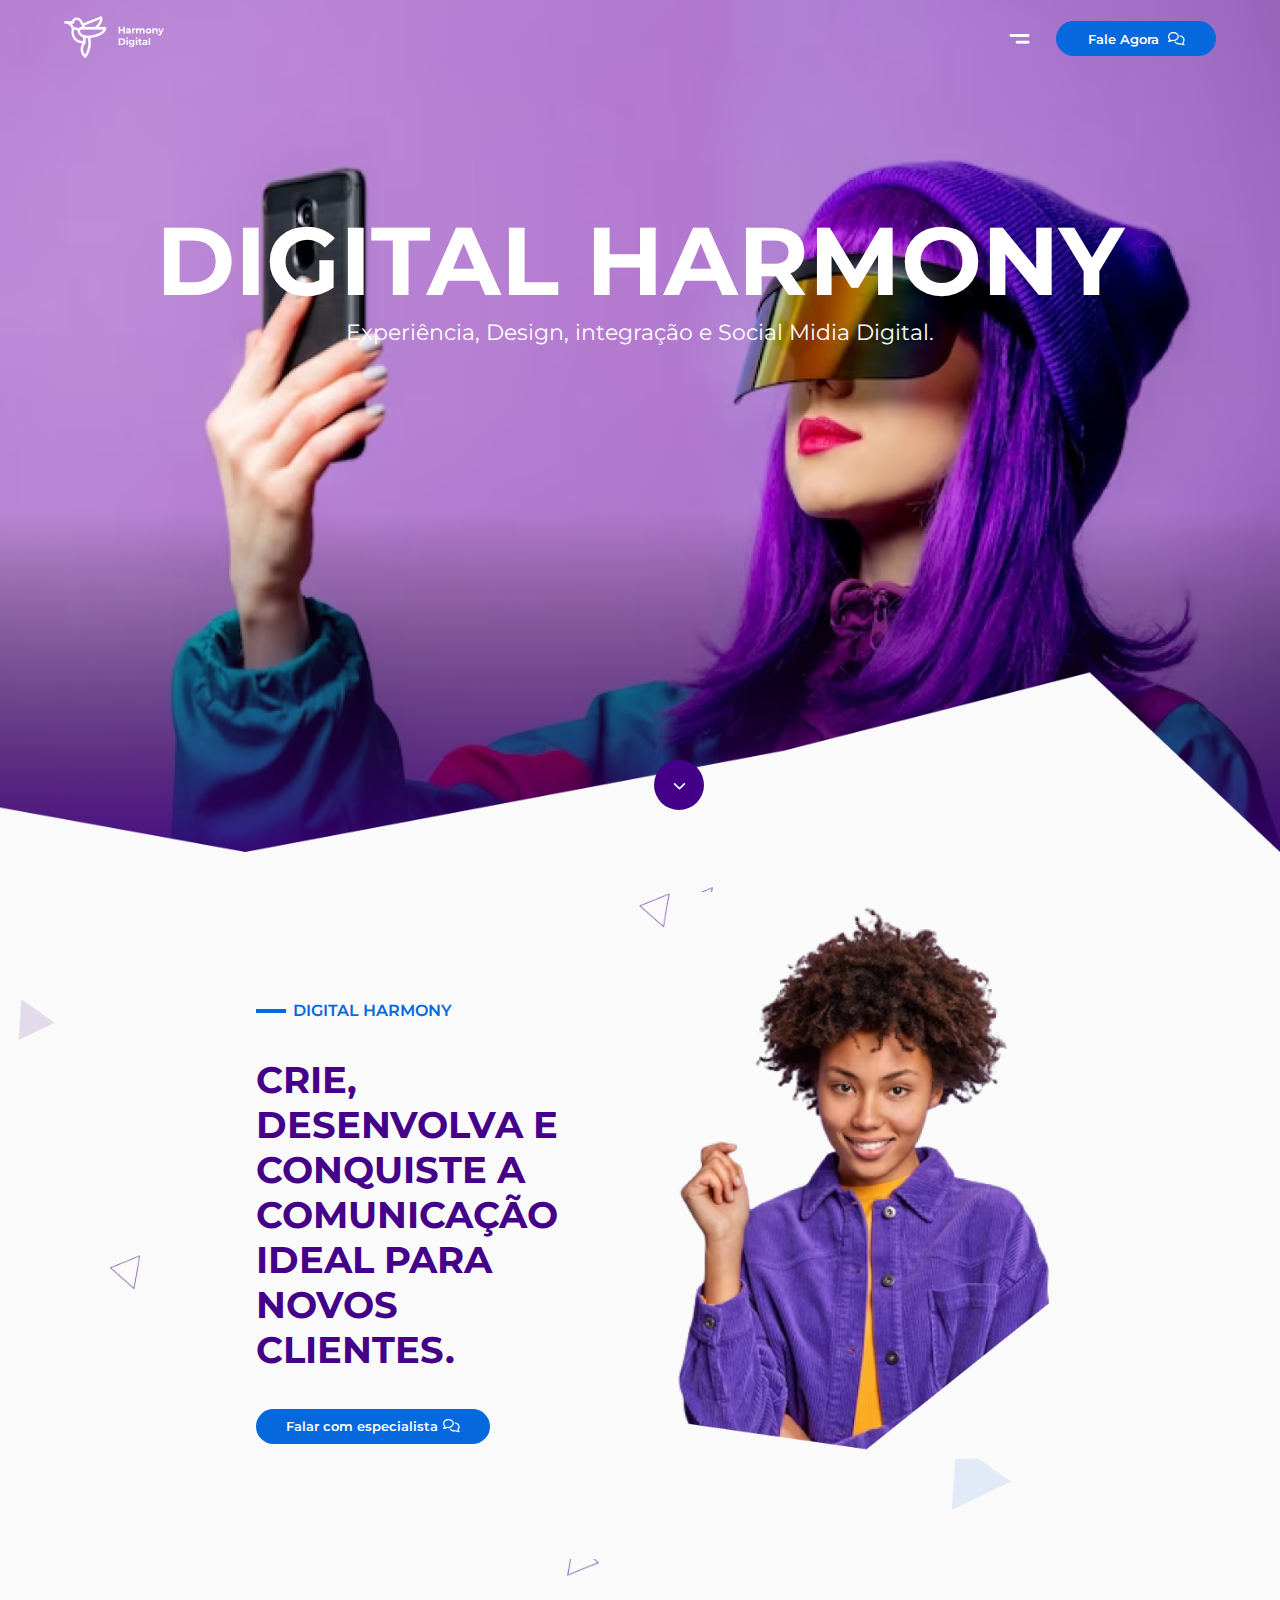
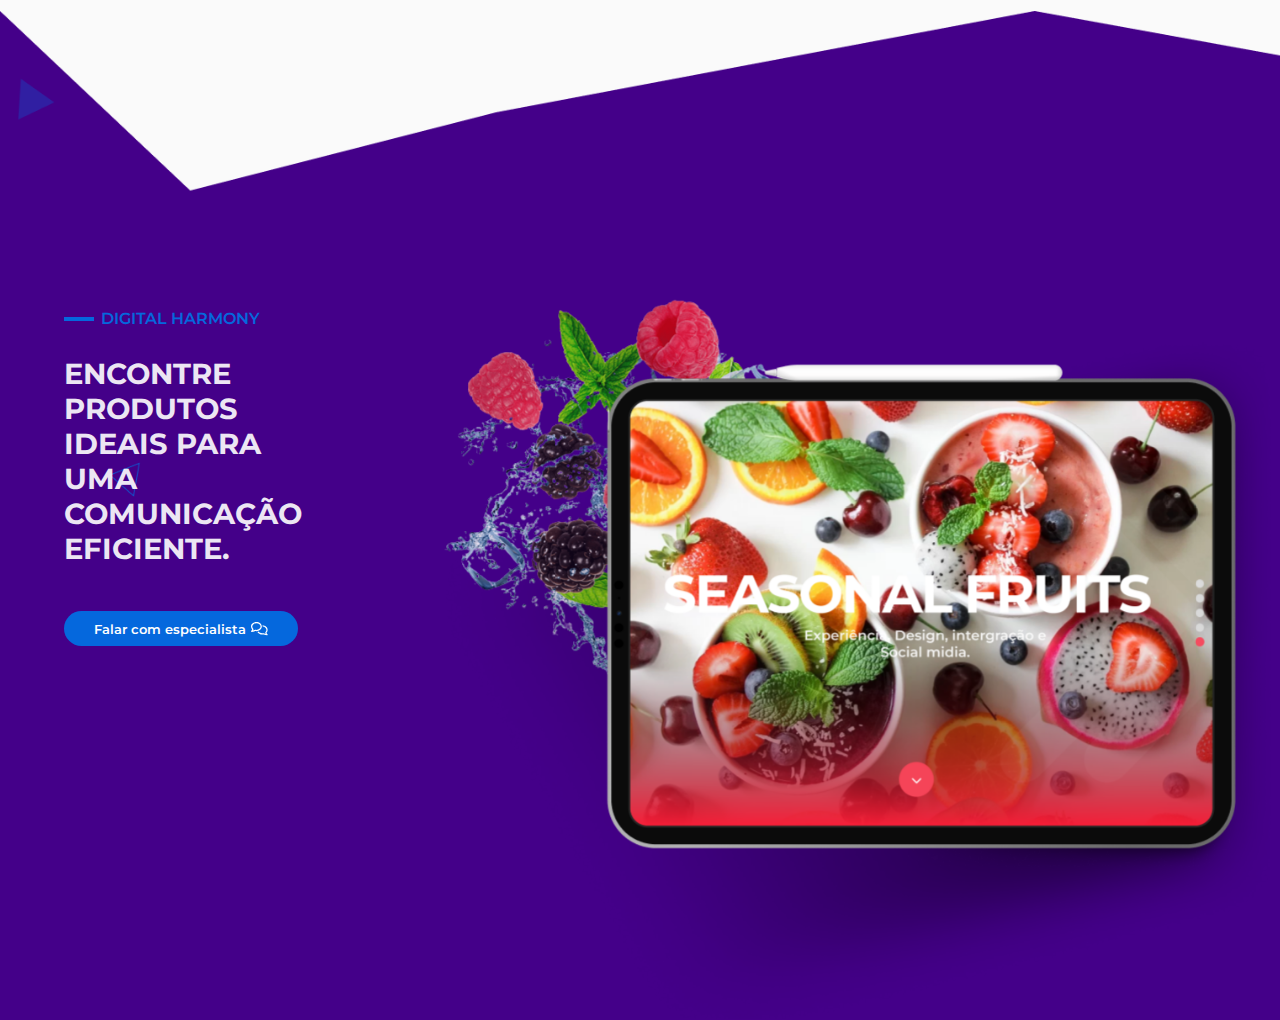
==== index.html @ bca6606a ">." ====
<!DOCTYPE html>
<html lang="pt-br">
<head>
    <meta charset="UTF-8">
    <meta http-equiv="X-UA-Compatible" content="IE=edge">
    <meta name="viewport" content="width=device-width, initial-scale=1.0">
    <title>Digital Harmony</title>
    <link rel="preconnect" href="https://fonts.googleapis.com">
    <link rel="preconnect" href="https://fonts.gstatic.com" crossorigin>
    <link href="https://fonts.googleapis.com/css2?family=Montserrat:wght@100;200;300;400;500;600;700;800;900&display=swap" rel="stylesheet">
    <link rel="stylesheet" href="assets/css/app.css">
    <link rel="stylesheet" href="assets/components/menu/menu.css">
    
    <link rel="stylesheet" href="assets/components/fullbanner/fullbanner.css">
    <link rel="stylesheet" href="assets/components/about/about.css">

    <link rel="stylesheet" href="assets/css/all.css">

    <link rel="stylesheet" href="assets/components/header/header.css">
    <link rel="stylesheet" href="assets/components/jobs/jobs.css">
    <link rel="stylesheet" href="https://cdn.jsdelivr.net/npm/swiper@9/swiper-bundle.min.css" />
    <link rel="stylesheet" href="assets/css/swiper.css">



</head>
<body>
    
    <div id="app"></div>
    
    <script src="assets/js/app.js"></script>
    <script src="assets/js/all.js"></script>

    <script src="assets/components/header/header.js"></script>
    <script src="assets/components/fullbanner/fullbanner.js"></script>
    <script src="assets/components/menu/menu.js"></script>

    <script src="https://cdn.jsdelivr.net/npm/swiper@9/swiper-bundle.min.js"></script>
    <script src="assets/js/swiper.js"></script>
</body>
</html>
---- assets/css/app.css ----
*{
    font-family: 'Montserrat';
}
body {
    margin: 0px;
    font-family: 'Montserrat';
    background-color: #fafafa;
}
h3 {
    color: #440089;
    font-size: 1.65rem;
}
 
.container {
    display: flex;
    margin: 15px auto;
    max-width: 90%;
    width: 100%;
    /* bottom: 0px; */
    align-items: center;
    justify-content: space-between;
}
img{
    max-width: 100%;
}
button a{
    color: white;
    text-decoration: none;
}
a svg{ 
    margin-left: 5px;
}
button.btn{
    width: auto;
    height: 35px;
    border-radius: 30px;
    border: 0px;
    color: white;
    font-weight: 600;
    min-width: 160px;
    padding: 0 30px;
    display: block;
    margin: 35px auto;
}
.btn.primary{
    background-color: #0568DD;
}
.Donw {
    background-color: #440089;
    
}
button{
    background-color: transparent;
    border: 0;
}




span.element {
    display: block;
    position: relative;
    padding: 0 37px;
    color: #0568DD;
    font-weight: 600;
}
span.element:before {
    content: "";
    background: #0568DD;
    width: 30px;
    height: 4px;
    display: block;
    position: absolute;
    bottom: 7px;
    left: 0
}
header {
    margin: 0px;
    display: flex;
    justify-content: space-between;
    align-items: center;
    position: fixed;
    top: 0%;
    width: 100%;
    left: 0px;
}
header .logo img {
    width: 100px;
}

header .menu img {
    height: 10px;
}
header .nav {
    position: fixed;
    width: 100%;
    height: 100%;
    background-color: #440089;
    /* display: none; */
    left: 0px;
    top: 0px;
}   
header .nav ul{
    margin: 0px;
    padding: 0px 30px;
}
header .nav ul li {
    padding: 20px 0px;
    text-align: left;
    font-size: 14px;
    text-transform: uppercase;
    list-style: none;
        border-bottom: 1px solid #0568dd6e;
}


#full-banner {
    background-image: url(../img/designer.png);
    width: 100%; 
    z-index: -2;
    height: 100%;
    background-repeat: no-repeat;
    background-size: cover;
}

#full-banner .title {
    color: #fff;
    margin: 0 auto 0px;
    padding: 8% 20px;
}
#full-banner h1 { 
    font-size: 36px;
    margin: 50% 0px;
}
#full-banner p {
    width: 260px;
    font-size: 16px;
    margin: 35% 0px 30px;
}
#full-banner svg{
    color: #fff;
    font-size: 13px;
}
#full-banner .btn {
    background-color: #4D279F;
    width: 50px;
    height: 50px;
    display: flex;
    border-radius: 50px;
    justify-content: center;
    align-items: center;
    margin: 0px 20px;
}
#full-banner .Donw {
    display: flex;
    position: absolute;
    bottom: 70px;
    right: 20px;
    justify-content: center;
    z-index: 99;
    width: 50px;
    height: 50px;
    /* margin: 18px; */
    /* padding: 10px; */
    border-radius: 500px;
}

.about{
    background-image: url(../img/fundo.png);
    width: 100%;
    height: 100%;
    position: absolute;
    z-index: 0;
    height: 90%;
    top: 75%;
    background-repeat: no-repeat;
    background-size: cover;
}
.about .content-text{
    z-index: 10;
}

div#about .container {
    flex-direction: column;
}
@media(max-width: 768px){
    .xs-hidden {
        display: none !important;
    }
}
@media(min-width: 768px){
    .sm-hidden {
        display: none !important;
    }
    #full-banner h1 {
        width: 100%;
        font-size: 7rem;
        text-align: center;
        margin-bottom: 0px;
    }
    #full-banner p {
        width: 100%;
        font-size: 22px;
        margin: 0% 0px 30px;
        display: block;
        text-align: center;
    }
    #full-banner .Donw {
        display: flex;
        position: absolute;
        bottom: 10%;
        right: 45%;
    }
    #full-banner {
        background-position: bottom;
    }
    
}
---- assets/components/menu/menu.css ----
*{transition: .3s;}
 
.menu .nav-header {
    display: flex;
    align-items: center;
    justify-content: space-between;
    padding: 30px 30px;
    margin-bottom: 10%;
}
.menu .nav-header img {
    height: 35px;
}
.menu .nav-header button {
    color: #fff;
    font-size: 16px;
    background: transparent;
    border: 0px;
}


.socialmedia {
    bottom: 30%;
    position: absolute;
    width: 100%;
}
.socialmedia ul {
    display: flex;
    justify-content: space-evenly;
}
.socialmedia ul li {
    border-bottom: 0px!important;
}
.socialmedia h6 {
    text-align: center;
    color: #0568DD;
}


@media (min-width: 768px){
    div#menu {
        margin-right: 20px;
    }
    .socialmedia {
        bottom: 10%;
       
    }
   
    header .nav ul {
        display: flex;
        margin: 0px;
        justify-content: space-evenly;
        padding: 0px 32px;
        top: 0px;
    }
    .menu .nav-header {
        padding: 17px 30px;
    }
    .menu .nav-header button {
        margin-right: 20%;
    }
    header .nav{
        height: 50%;
    }
    .menu .nav-header {
        margin-bottom: 5%;
    }
}
---- assets/components/fullbanner/fullbanner.css ----
#full-banner {
background-attachment: fixed;
 
}
@media (min-width:424px) {

#full-banner h1 {
  
  font-size: 36px;
  margin: 37% 0px;
}
}

@media (max-width:465px) {
  
#full-banner h1 {
  width: 40px;
   
}
    #full-banner {
        height: 95vh;
    }
    body, html {
        height: 100%;
      }
      
      .parallax {
        /* The image used */
        background-image: url('../../img/ecommerce.png');
      
        /* Full height */
        height: 100%; 
      
        /* Create the parallax scrolling effect */
        background-attachment: fixed;
        background-position: center;
        background-repeat: no-repeat;
        background-size: cover;
      }
}
@media(min-width: 768px){
    #full-banner .title {
        margin: 0% auto 0px;
        height: 450px; 

    }
    #full-banner h1 {
    
      font-size: 66px;
      margin: 15% 0px 0;
  }

 
}
@media(min-width: 1100px){
    #full-banner .title {
        margin: 0% auto 0px;
        height: 74vh;
    }
        #full-banner h1 {
    
          font-size:  6rem;
          margin: 8% 0px 0;
      }
      .swiper, .swiper-container{
        overflow: inherit !important;
        
        }

 

}
 
  
  .parallax {
    /* The image used */
    background-image: url('../../img/ecommerce.png');
  
    /* Full height */
    height: 100%; 
  
    /* Create the parallax scrolling effect */
    background-attachment: fixed;
    background-position: center;
    background-repeat: no-repeat;
    background-size: cover;
  }
  @media (min-width:1800px) {
    #full-banner .title {
      height: 55vh;
  }
  #full-banner .Donw {
    bottom: 28%;
}

  }
---- assets/components/about/about.css ----
#about{
    background-image: url('../../img/background-xs.png');
    background-position: 0 110px;
    background-size: 100%;
    background-color: #FAFAFA;
    position:relative;
    z-index:  1;

} 
#about:before,#about::after{
    content: "";
    background-image: url(../../img/fundo.png);
    background-size: cover;
    background-repeat: no-repeat;
    width: 100%;
    height: 210px;
    position: absolute;
    display: block;
    background-color: transparent;
    z-index: -1;

}
#about:before {
    top: -95px;
}
#about::after {
    bottom: -70px;
    rotate: 180deg;
}
#about .container {
    display: flex;
    margin: 15px auto;
    max-width: 90%;
    width: 100%;
    /* bottom: 0px; */
    align-items: center;
    justify-content: space-between;
}

h3{
    color: #440089;
}

.brain {
    margin: 20px auto 50px;
}

#about .btn.primary {
    background-color: #0568DD;
    margin: 30px auto;
}


@media (min-width:768px) {

    #about {
        background-size: 80%;
        background-repeat: no-repeat;
        background-position: 0 0;
        background-image: url(../../img/background-sm.png); 

    }
    #about:before {
        content: "";
        background-image: url(../../img/fundo.png); 
        background-position: 0 0;
        top: -140px;
    }
    #about::after {
        bottom: -260px;
        rotate: 180deg;
        height: 260px;
    }
    div#about .container {
        flex-direction: initial;
        width:80%;

    }
    .promoter {
        width: 300px;
        margin-right: 0; 
        margin-left: 10%;
    }

    div#about  .content-text {
        min-width: 42%;
    }
    #about .btn.primary{
        margin: 0;
    }
    
    
} 
@media (min-width:1000px) {
   
    #about h3 {
        font-size: 2.3rem;
    }
    #about::before {
        top: -36%;
        height: 278px;
    }
    .promoter {
        width: 500px; 
    }
    div#about .container { 
        width:60%;

    }
    #about::before {
        top: -36%;
        height: 248px;
    }
}
@media (min-width:1200px) {
    
}
@media (min-width:1800px) {
  #about::before {
    top: -45%;
    height: 305px;
  }
  }
---- assets/components/header/header.css ----
header a {
    color: #fff;
    text-decoration: none;
}
.header .btn svg {
    margin: 0 0px 0px 5px;
}
header .btn-c {
    width: 140px;
    z-index: 8;
}
header .btn-c a {
    background-color: #0568DD;
    padding: 0;
    border-radius: 50px;
    width: 100%;
    display: flex;
    height: 45px;
    align-items: center;
    justify-content: center;
    font-size: 14px;
}
header button {
    margin: 0 !important;
}
@media (max-width: 425px){
    
  
}
---- assets/components/jobs/jobs.css ----
#jobs {
    background-size: 80%;
    background-repeat: no-repeat;
    /* background-position: 0 0; */
    background-image: url(../../img/background-secondary.png);
    background-color:#440089;
    overflow: hidden;
    padding-top: 35%;
 
    
    padding: 90px 0;


   
}

#jobs h3 {
    color: #ffff;
    margin-bottom: -70px;
    z-index: 999;
    position: relative;
}



@media (min-width:768px) {
    #jobs {
        padding-top: 25%;
        align-items: flex-start;
    }
    #jobs button{
       margin:20px 0;
    }
    div#jobs .container {
        flex-direction: column;
    min-width: 40%;
    display: flex;
    
    align-items: baseline;

    }
    #jobs h3 { 
        margin-bottom: 0px;
     
    }
    #jobs .content-text {
        margin-bottom: 25px;
    }
} 



@media (min-width:1000px) {
    
    div#jobs{
        padding: 25% 5% 0;
        flex-direction: initial;
        display: flex;
    }
    #jobs img {
        max-width: 930px;
        position: relative;
        left: -130px;
        bottom: 0;
    }
     
    #jobs h3 {
            font-size: 1.8rem;
            opacity: 0.9;
    }
    div#jobs .container {
        max-width: 50%;
        min-width: inherit;
    }
    div#jobs .swiper{
        margin-left:5%;
    }
    
} 


@media (min-width:1300px) {
    
    #jobs img {
        max-width: 1000px;
        position: relative;
        left: -19%;
        bottom: 190px;
    }
 
}
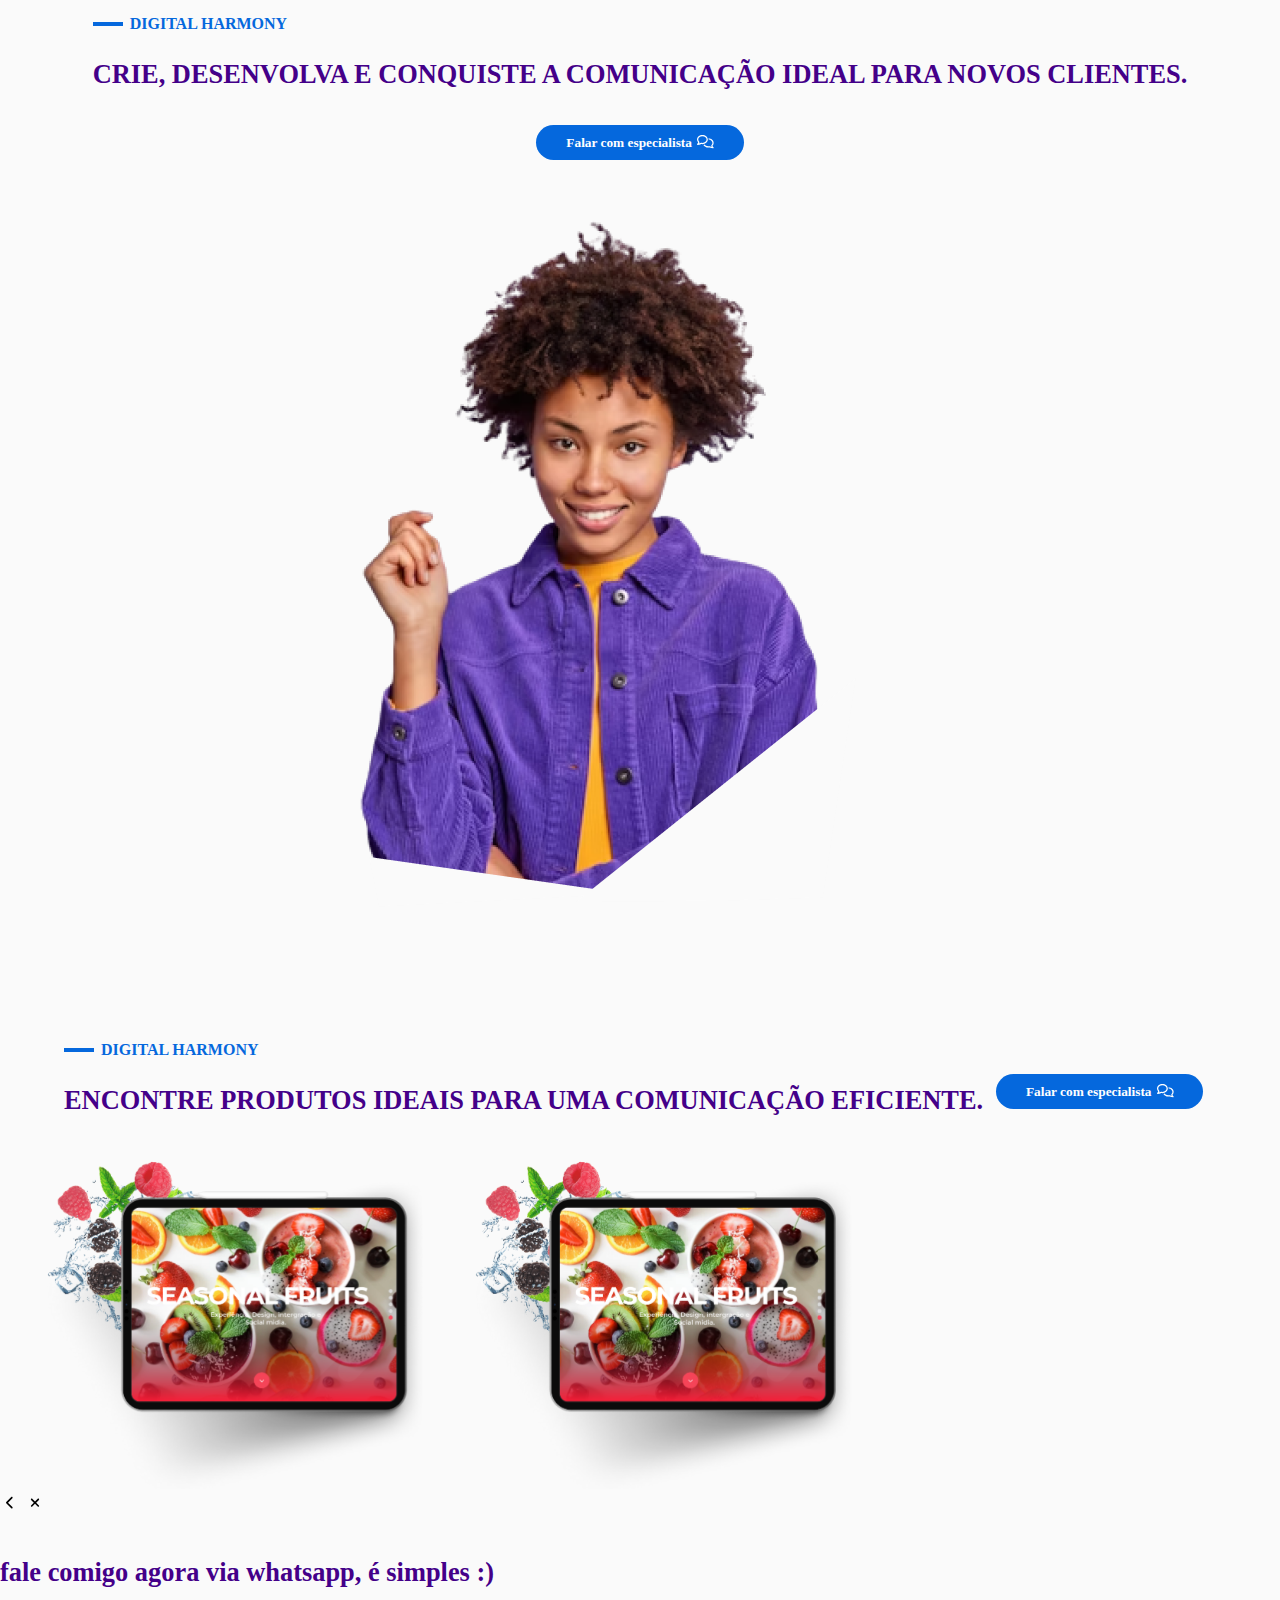
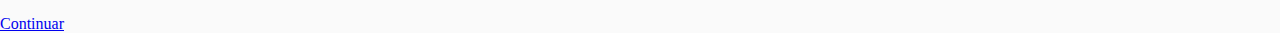
==== commit 6645f06b: "v.2" ====
--- a/index.html
+++ b/index.html
@@ -1,43 +1,120 @@
-<!DOCTYPE html>
-<html lang="pt-br">
-<head>
-    <meta charset="UTF-8">
-    <meta http-equiv="X-UA-Compatible" content="IE=edge">
-    <meta name="viewport" content="width=device-width, initial-scale=1.0">
-    <title>Digital Harmony</title>
-    <link rel="preconnect" href="https://fonts.googleapis.com">
-    <link rel="preconnect" href="https://fonts.gstatic.com" crossorigin>
-    <link href="https://fonts.googleapis.com/css2?family=Montserrat:wght@100;200;300;400;500;600;700;800;900&display=swap" rel="stylesheet">
-    <link rel="stylesheet" href="assets/css/app.css">
-    <link rel="stylesheet" href="assets/components/menu/menu.css">
-    
-    <link rel="stylesheet" href="assets/components/fullbanner/fullbanner.css">
-    <link rel="stylesheet" href="assets/components/about/about.css">
-
-    <link rel="stylesheet" href="assets/css/all.css">
-
-    <link rel="stylesheet" href="assets/components/header/header.css">
-    <link rel="stylesheet" href="assets/components/jobs/jobs.css">
-    <link rel="stylesheet" href="https://cdn.jsdelivr.net/npm/swiper@9/swiper-bundle.min.css" />
-    <link rel="stylesheet" href="assets/css/swiper.css">
-
-
-
-</head>
-<body>
-    
-    <div id="app"></div>
-    
-    <script src="assets/js/app.js"></script>
-    <script src="assets/js/all.js"></script>
-
-    <script src="assets/components/header/header.js"></script>
-    <script src="assets/components/fullbanner/fullbanner.js"></script>
-    <script src="assets/components/menu/menu.js"></script>
-
-    <script src="https://cdn.jsdelivr.net/npm/swiper@9/swiper-bundle.min.js"></script>
-    <script src="assets/js/swiper.js"></script>
-</body>
-</html>
-
-
+<!DOCTYPE html>
+<html lang="pt-br">
+<head>
+    <meta charset="UTF-8">
+    <meta name="viewport" content="width=device-width, initial-scale=1.0">
+    <title>Harmony Design -  Crie aplicações e mais</title>
+    <link rel="shortcut icon" href="favico.png" type="image/png">
+    <link rel="stylesheet" href="assets/css/app.css">
+    <link rel="stylesheet" href="assets/css/slide.css">
+    <link rel="stylesheet" href="assets/css/menu.css">
+    <link rel="stylesheet" href="assets/components/about/css/about.css">
+    <link rel="stylesheet" href="assets/components/tabs/tabs.css">
+    <link rel="stylesheet" href="assets/components/modal/modal.css">
+    <link rel="stylesheet" href="assets/components/portfolio/portfolio.css">
+    <link rel="stylesheet" href="assets/components/movie/movie.css">
+    <link rel="stylesheet" href="assets/components/contact/contact.css">
+    <link rel="stylesheet" href="https://cdn.jsdelivr.net/npm/swiper@10/swiper-bundle.min.css" />
+
+</head>
+<!-- Google tag (gtag.js) -->
+<script async src="https://www.googletagmanager.com/gtag/js?id=G-VBNCGW836M"></script>
+<script>
+  window.dataLayer = window.dataLayer || [];
+  function gtag(){dataLayer.push(arguments);}
+  gtag('js', new Date());
+
+  gtag('config', 'G-VBNCGW836M');
+</script>
+<body>
+    <div id="app"></div>
+    <div class='modal' id='modal'  >
+      
+      <div class='modal-body' id='modal-body'>
+        <div class='controls'>
+          <button onclick="toggleModal()"><i class="fa-solid fa-chevron-left"></i></button>
+          <button onclick="toggleModal()"><i class="fa-solid fa-xmark"></i></button>
+      </div>
+       
+            <img src="assets/img/fill.png" alt="">
+            <h3>fale comigo agora via whatsapp, é simples :)</h3>
+            <a href='https://wa.me/5512981021517?text=' target='_blank' class='btn-sucess'>Continuar</a> 
+         
+      </div>
+      <div onclick="toggleModal()" class='overlay'></div>
+  </div>
+  <script src="https://cdn.jsdelivr.net/npm/swiper@10/swiper-bundle.min.js"></script>
+  <script src="assets/js/app.js"></script>
+  <script src="assets/components/modal/modal.js"></script>
+  <script src="assets/controller/galleryanimated/galleryanimated.js"></script>
+  <script src="assets/js/all.js"></script>
+  <script src="assets/components/tabs/tabs.js"></script>
+  <script src="//cdnjs.cloudflare.com/ajax/libs/jquery/2.1.3/jquery.min.js"></script>
+    
+  <!-- Initialize Swiper -->
+  <script>  
+    var swiper = new Swiper(".mySwiper", {
+     
+      spaceBetween: 30,
+      autoplay: {
+          delay: 1500,
+          disableOnInteraction: false,
+        },
+      loop: true,
+
+      pagination: {
+        el: ".swiper-pagination",
+        clickable: true,  
+      },breakpoints: {
+          320: {
+            slidesPerView: 1,
+            spaceBetween: 35,
+          },
+          768: {
+            slidesPerView: 2,
+            spaceBetween: 40,
+          },
+          1024: {
+            slidesPerView: 3,
+            spaceBetween: 5,
+          },
+        },
+    });
+    var swiper = new Swiper(".tecnologia", {
+      loop: true,
+     spaceBetween: 30,
+    //  autoplay: {
+    //      delay: 1500,
+    //      disableOnInteraction: false,
+    //    },
+     pagination: {
+       el: ".swiper-pagination",
+       clickable: true,  
+     },breakpoints: {
+         320: {
+           slidesPerView: 1,
+           spaceBetween: 35,
+         },
+         768: {
+           slidesPerView: 2,
+           spaceBetween: 5,
+         },
+         1024: {
+           slidesPerView: 3,
+           spaceBetween: 5,
+         },
+       },
+   });
+  </script>
+
+<script>
+jQuery('a[href^=#]').on('click', function(e){
+    e.preventDefault();
+    var href = $(this).attr('href');
+    $('html, body').animate({ 
+        scrollTop:$(href).offset().top
+    },'slow');
+});
+</script>
+</body>
+</html>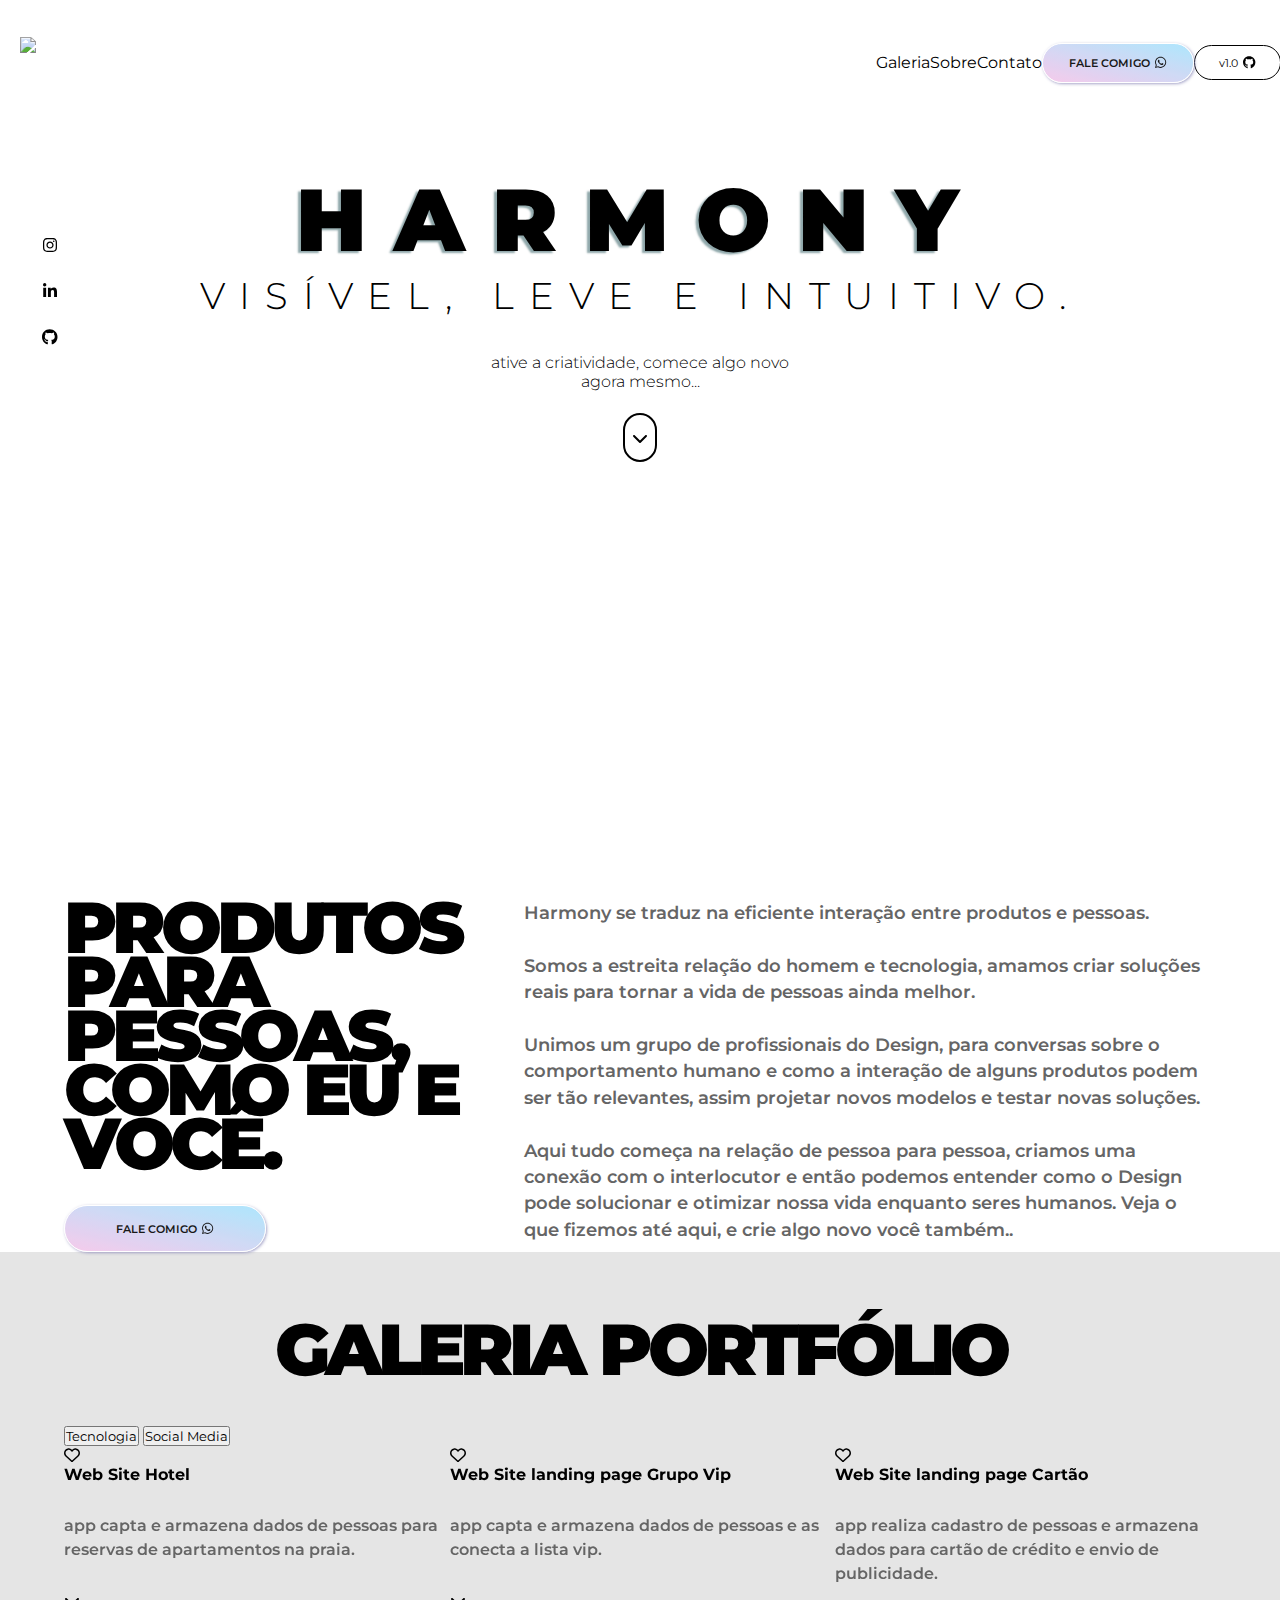
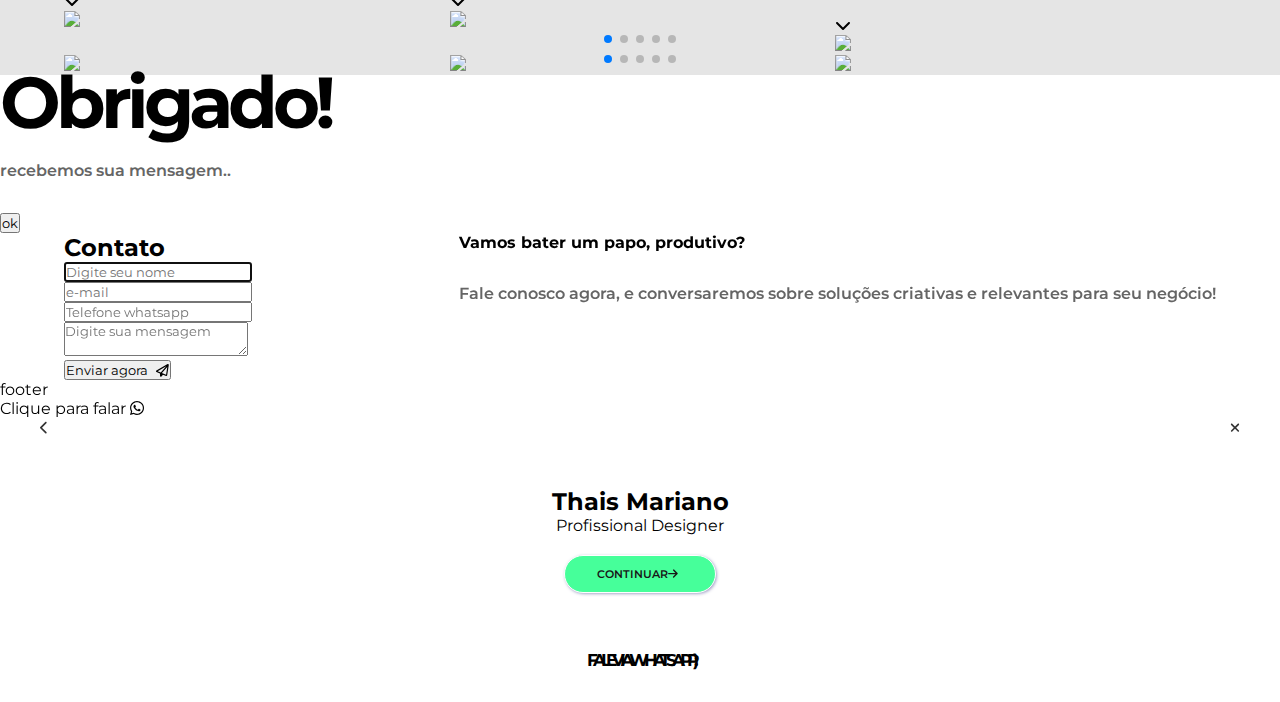
==== commit e2ed50c1: "v0.1" ====
--- a/index.html
+++ b/index.html
@@ -15,8 +15,8 @@
     <link rel="stylesheet" href="assets/components/movie/movie.css">
     <link rel="stylesheet" href="assets/components/contact/contact.css">
     <link rel="stylesheet" href="https://cdn.jsdelivr.net/npm/swiper@10/swiper-bundle.min.css" />
-
-</head>
+    <link rel="stylesheet" href="">
+</head> 
 <!-- Google tag (gtag.js) -->
 <script async src="https://www.googletagmanager.com/gtag/js?id=G-VBNCGW836M"></script>
 <script>
@@ -28,21 +28,78 @@
 </script>
 <body>
     <div id="app"></div>
-    <div class='modal' id='modal'  >
-      
+    <div class='contact' id='contact'>
+      <div id='returnSend'>
+        <div class="container">
+          <h3>Obrigado!</h3>
+          <p>recebemos sua mensagem..</p> 
+          <div class='footer-controls'>
+            <button>ok</button>
+          </div>
+        </div> 
+      </div>
+      <div class='container-flex'>
+          <div>
+              <span class='tittle'></span>
+              <h2>Contato</h2>
+              <form class='formMsg'>
+                  <div class='input'>
+                      <input id='iname' type='text' placeholder='Digite seu nome' required autofocus>
+                  </div>
+                  <div class='input'>
+                      <input id='imail' type='email' placeholder='e-mail'>
+                  </div>
+                  <div class='input'>
+                      <input id='iwhats' type='number' placeholder='Telefone whatsapp'>
+                  </div>
+                  <div class='area'>
+                  <textarea id='imsg' type='number' placeholder='Digite sua mensagem'></textarea>
+                </div>
+                <button id='submitbtn' type='submit' class="btn primary  " href="">
+                <span>Enviar agora</span>
+                <i class="fa-regular fa-paper-plane"></i>
+                </button>
+              </form>
+          </div>
+          <div class="contact-content-text">
+              <h4>Vamos bater um papo, produtivo?</h4>
+              <p>Fale conosco agora, e conversaremos sobre soluções criativas e relevantes para seu negócio!</p>
+          </div>
+      </div>
+  </div>
+  <footer>
+    footer
+  </footer>
+
+  
+  <!-- WHATSBUTTON -->
+  <a href='' class='whatsapi  convert-btn'>
+    <span class="tooltip">Clique para falar</span>
+    <i class="fa-brands fa-whatsapp"></i>
+  </a>
+  <!-- WHATSBUTTON -->
+    <div class='modal' id='modal'  > 
       <div class='modal-body' id='modal-body'>
         <div class='controls'>
           <button onclick="toggleModal()"><i class="fa-solid fa-chevron-left"></i></button>
           <button onclick="toggleModal()"><i class="fa-solid fa-xmark"></i></button>
       </div>
-       
-            <img src="assets/img/fill.png" alt="">
-            <h3>fale comigo agora via whatsapp, é simples :)</h3>
-            <a href='https://wa.me/5512981021517?text=' target='_blank' class='btn-sucess'>Continuar</a> 
+
+      <div class='cover'>
+        <img src="assets/img/fill.png" alt="">
+        <h2>Thais Mariano</h2>
+        <span>Profissional Designer</span>
+
+      </div>
+            <a href='https://wa.me/5512981021517?text=' target='_blank' 
+            class='btn-sucess '>Continuar <i style='margin-right: 5px;' class="fa-solid fa-arrow-right"></i></a> 
+            <h3>fale via whatsapp :)</h3>
          
       </div>
       <div onclick="toggleModal()" class='overlay'></div>
   </div>
+
+  <script src="assets/components/contact/contact.js"></script>
   <script src="https://cdn.jsdelivr.net/npm/swiper@10/swiper-bundle.min.js"></script>
   <script src="assets/js/app.js"></script>
   <script src="assets/components/modal/modal.js"></script>
@@ -50,7 +107,7 @@
   <script src="assets/js/all.js"></script>
   <script src="assets/components/tabs/tabs.js"></script>
   <script src="//cdnjs.cloudflare.com/ajax/libs/jquery/2.1.3/jquery.min.js"></script>
-    
+  
   <!-- Initialize Swiper -->
   <script>  
     var swiper = new Swiper(".mySwiper", {
@@ -83,10 +140,10 @@
     var swiper = new Swiper(".tecnologia", {
       loop: true,
      spaceBetween: 30,
-    //  autoplay: {
-    //      delay: 1500,
-    //      disableOnInteraction: false,
-    //    },
+     autoplay: {
+         delay: 1500,
+         disableOnInteraction: false,
+       },
      pagination: {
        el: ".swiper-pagination",
        clickable: true,  
@@ -113,8 +170,65 @@
     var href = $(this).attr('href');
     $('html, body').animate({ 
         scrollTop:$(href).offset().top
+        
     },'slow');
+    closeMenu()
+
 });
+</script>
+<script src="https://www.gstatic.com/firebasejs/8.10.1/firebase-app.js"></script>
+<script src="https://www.gstatic.com/firebasejs/8.10.1/firebase-firestore.js"></script>
+
+<script src="assets/components/menu/menu.js"></script>
+<script type="module">
+  // import { initializeApp } from "firebase/app";
+ const formMsg=document.querySelector('.formMsg')
+
+ 
+ const firebaseConfig = {
+      apiKey: "AIzaSyD2MRtSy_pVM-V7RSyJjLoQWTnLlSahKv4",
+      authDomain: "sitecontact-ac09d.firebaseapp.com",
+      projectId: "sitecontact-ac09d",
+      storageBucket: "sitecontact-ac09d.appspot.com",
+      messagingSenderId: "611875526528",
+      appId: "1:611875526528:web:20781c50abe3e6a6ccd365"
+    }; 
+
+  // Initialize Firebase
+  firebase.initializeApp(firebaseConfig); 
+
+  // Initialize Cloud Firestore and get a reference to the service
+  const db = firebase.firestore();
+
+   
+ formMsg.addEventListener('submit',(event)=>{
+  console.log('submit')
+  
+  event.preventDefault() 
+ 
+
+  var datamsg=[{
+    nome:iname.value,
+    email:imail.value,
+    numero:iwhats.value,
+    mensagem:imsg.value
+  }] 
+
+
+  if(iname.value.length>0){
+    console.log('')
+  }
+ 
+  db.collection('mensagens').doc(relogio()).set({
+    nome:iname.value,
+    email:imail.value,
+    numero:iwhats.value,
+    mensagem:imsg.value
+  }) 
+  setTimeout(() => {
+    getAlertSend()
+  }, 2000);
+ })
 </script>
 </body>
 </html>--- a/assets/css/app.css
+++ b/assets/css/app.css
@@ -1,218 +1,422 @@
-*{
-    font-family: 'Montserrat';
-}
-body {
-    margin: 0px;
-    font-family: 'Montserrat';
-    background-color: #fafafa;
-}
-h3 {
-    color: #440089;
-    font-size: 1.65rem;
-}
- 
-.container {
-    display: flex;
-    margin: 15px auto;
-    max-width: 90%;
-    width: 100%;
-    /* bottom: 0px; */
-    align-items: center;
-    justify-content: space-between;
-}
-img{
-    max-width: 100%;
-}
-button a{
-    color: white;
-    text-decoration: none;
-}
-a svg{ 
-    margin-left: 5px;
-}
-button.btn{
-    width: auto;
-    height: 35px;
-    border-radius: 30px;
-    border: 0px;
-    color: white;
-    font-weight: 600;
-    min-width: 160px;
-    padding: 0 30px;
-    display: block;
-    margin: 35px auto;
-}
-.btn.primary{
-    background-color: #0568DD;
-}
-.Donw {
-    background-color: #440089;
-    
-}
-button{
-    background-color: transparent;
-    border: 0;
-}
-
-
-
-
-span.element {
-    display: block;
-    position: relative;
-    padding: 0 37px;
-    color: #0568DD;
-    font-weight: 600;
-}
-span.element:before {
-    content: "";
-    background: #0568DD;
-    width: 30px;
-    height: 4px;
-    display: block;
-    position: absolute;
-    bottom: 7px;
-    left: 0
-}
-header {
-    margin: 0px;
-    display: flex;
-    justify-content: space-between;
-    align-items: center;
-    position: fixed;
-    top: 0%;
-    width: 100%;
-    left: 0px;
-}
-header .logo img {
-    width: 100px;
-}
-
-header .menu img {
-    height: 10px;
-}
-header .nav {
-    position: fixed;
-    width: 100%;
-    height: 100%;
-    background-color: #440089;
-    /* display: none; */
-    left: 0px;
-    top: 0px;
-}   
-header .nav ul{
-    margin: 0px;
-    padding: 0px 30px;
-}
-header .nav ul li {
-    padding: 20px 0px;
-    text-align: left;
-    font-size: 14px;
-    text-transform: uppercase;
-    list-style: none;
-        border-bottom: 1px solid #0568dd6e;
-}
-
-
-#full-banner {
-    background-image: url(../img/designer.png);
-    width: 100%; 
-    z-index: -2;
-    height: 100%;
-    background-repeat: no-repeat;
-    background-size: cover;
-}
-
-#full-banner .title {
-    color: #fff;
-    margin: 0 auto 0px;
-    padding: 8% 20px;
-}
-#full-banner h1 { 
-    font-size: 36px;
-    margin: 50% 0px;
-}
-#full-banner p {
-    width: 260px;
-    font-size: 16px;
-    margin: 35% 0px 30px;
-}
-#full-banner svg{
-    color: #fff;
-    font-size: 13px;
-}
-#full-banner .btn {
-    background-color: #4D279F;
-    width: 50px;
-    height: 50px;
-    display: flex;
-    border-radius: 50px;
-    justify-content: center;
-    align-items: center;
-    margin: 0px 20px;
-}
-#full-banner .Donw {
-    display: flex;
-    position: absolute;
-    bottom: 70px;
-    right: 20px;
-    justify-content: center;
-    z-index: 99;
-    width: 50px;
-    height: 50px;
-    /* margin: 18px; */
-    /* padding: 10px; */
-    border-radius: 500px;
-}
-
-.about{
-    background-image: url(../img/fundo.png);
-    width: 100%;
-    height: 100%;
-    position: absolute;
-    z-index: 0;
-    height: 90%;
-    top: 75%;
-    background-repeat: no-repeat;
-    background-size: cover;
-}
-.about .content-text{
-    z-index: 10;
-}
-
-div#about .container {
-    flex-direction: column;
-}
-@media(max-width: 768px){
-    .xs-hidden {
-        display: none !important;
-    }
-}
-@media(min-width: 768px){
-    .sm-hidden {
-        display: none !important;
-    }
-    #full-banner h1 {
-        width: 100%;
-        font-size: 7rem;
-        text-align: center;
-        margin-bottom: 0px;
-    }
-    #full-banner p {
-        width: 100%;
-        font-size: 22px;
-        margin: 0% 0px 30px;
-        display: block;
-        text-align: center;
-    }
-    #full-banner .Donw {
-        display: flex;
-        position: absolute;
-        bottom: 10%;
-        right: 45%;
-    }
-    #full-banner {
-        background-position: bottom;
-    }
-    
+@import url('https://fonts.googleapis.com/css2?family=Montserrat:ital,wght@0,100;0,200;0,300;0,600;0,700;0,800;1,300&display=swap');
+*{
+    padding: 0;
+    margin: 0;
+    font-family: 'Montserrat', sans-serif;
+
+    
+}
+
+body{
+    font-family: 'Montserrat', sans-serif;
+
+}
+div#modal-body h3 {
+    font-size: 17px !important;
+}
+
+header {
+    position: absolute;
+    background:transparent;
+    width: 100%;
+    left: 0;
+    height: 60px;
+    display: flex;
+    justify-content: space-between;
+    align-items: center;
+    margin: 15px auto;
+    z-index: 999;
+}
+header div {
+    margin: 20px;
+}
+main a.btn.primary {
+    margin: 35px auto 0;
+}
+.controls {
+    display: flex;
+    width: 100%;
+    justify-content: space-between;
+    height: 35px;
+    position: relative;
+    top: -35px;
+    opacity: .8;
+}
+.controls button {
+    background: transparent;
+    border: 0;
+    width: 100px;
+    display: flex;
+    height: 45px;
+    padding: 30px 25px; 
+ 
+    align-items: center;
+}
+a.btn-down{
+    align-items: center;
+    justify-content: center;
+    background: transparent;
+    display: flex;
+    width: 30px;
+    margin: 22px auto 0;
+    height: 45px;
+    border-radius: 20px;
+    border: 2px solid;
+
+}
+a{
+    color: black;
+    text-decoration: none;
+}
+.social {
+    display: flex;
+    flex-direction: column;
+    font-size: 1rem;
+    margin: 0 30px;
+    position: relative;
+    bottom: 15rem;
+   
+}
+.social a {
+    margin: 8px 5px;
+    display: flex;
+    width: 30px; 
+    height: 30px;
+    justify-content: center;
+    align-items: center;
+}
+.portfolio {
+    background: #e5e5e5;
+}
+a.btn {
+    text-decoration: none;
+    color: black;
+}
+a.btn.inline {
+    border: 1px solid;
+    width: 85px;
+    display: inline-flex;
+    height: 33px;
+    justify-content: center;
+    align-items: center;
+    border-radius: 50px;
+    margin: 10px auto;
+    font-size: 0.7rem;
+
+}
+a.btn.inline:hover{
+    background-color: black;
+    color: white;
+}
+a.btn.primary {
+    border: 1px solid;
+    width: 200px;
+    display: inline-flex;
+    height: 45px;
+    justify-content: center;
+    align-items: center;
+    border-radius: 30px;
+    background-image: linear-gradient(to right top, #f5c5ea, #a5e4fd);
+    font-weight: 600 !important;
+    text-transform: uppercase;
+    font-size: 0.7rem;
+    border: 1px solid white; 
+    box-shadow: 1px 1px 3px #8886b7cf;
+    opacity: 0.9;
+    transition: .3s;
+}
+button{
+    cursor: pointer;
+}
+.controls button:last-child {
+    justify-content: flex-end;
+    align-items: center;
+}
+.modal-body {
+    display: flex;
+    align-items: center;
+    flex-direction: column;
+    justify-content: center;
+    text-align: center;
+    padding: 15px;
+}
+
+.show{
+    display: block !important;
+}
+.modal-body .btn-sucess {
+    margin: 20px auto;
+}
+.modal-body h3 {
+    text-transform: uppercase;
+    margin: 20px auto 0;
+    max-width: 250px;
+}
+
+.btn-sucess {
+    border: 1px solid;
+    width: 150px;
+    display: inline-flex;
+    background-color: #32FF90 !important;
+    height: 36px;
+    justify-content: center;
+    align-items: center;
+    border-radius: 30px; 
+    font-weight: 600 !important;
+    text-transform: uppercase;
+    font-size: 0.7rem;
+    border: 1px solid white; 
+    box-shadow: 1px 1px 3px #8886b7cf;
+    opacity: 0.9;
+    transition: .3s;
+    background-color: red;
+}
+a.btn.primary:hover {
+    background-image: linear-gradient(to right top, #a5e4fd, #f3b9e6);
+    transition: .3s;
+    box-shadow: 0px 1px 0px #8886b7cf;
+
+
+
+}
+.btn svg{
+    margin-left: 5px;
+    font-size: .8rem;
+}
+.display {
+    background-image: url(../img/bg-desk.png);
+    background-size: cover;
+    width: 100%;
+    height: 90vh;
+    padding: 0;
+    background-repeat: no-repeat;
+    
+    background-position: 0 -70px;
+}
+.display .content-text h2 {
+    font-weight: 300;
+    text-align: center;
+    background: transparent;
+    width: 240px;
+    margin: 6rem auto 0;
+    font-size: 1rem;
+    
+}
+.display span {
+    font-size: 3rem;
+    text-align: center;
+    display: block;
+    text-transform: uppercase;
+    font-weight: 900; 
+}
+ 
+span.title::before {
+    content: '';
+    display: block;
+    width: 200px;
+    height: 200px;
+    background-image: url(../img/lines.png);
+    background-repeat: no-repeat;
+    position: absolute;
+    left: 50%;
+}
+.harmonyabout h2 {
+    font-size: 3rem;
+    text-transform: uppercase;
+    font-weight: 900;
+    line-height: .9;
+}
+.harmonyabout {
+    width: 85%;
+    position: relative;
+ 
+    margin: 0 auto 90px;
+}
+.harmonyabout span.title::before {
+    left: inherit;
+    right: 100px;
+    bottom: -40px;
+    z-index: 0;
+}
+p {
+    margin: 30px auto;
+    font-size: 1.0rem;
+    line-height: 1.5;
+    color: #656565;
+    opacity: 1;
+    font-weight: 600;
+}
+.display h1 {
+    font-size: 2rem;
+    text-align: center;
+    display: block;
+    text-transform: uppercase;
+    font-weight: 300;
+}
+ 
+.harmonyabout .content-text {
+    padding: 0;
+}
+.brand .logo {
+    width: 39px;
+    margin: 0;
+    display: block;
+}
+
+.social{
+    display: none;
+}
+ 
+@media(max-width:767px){
+    .h-xs{
+        display: none !important;
+    }
+    .content-text {
+        padding: 170px 5px 0;
+        position: relative;
+    }
+    span.title::before {
+        left: inherit;
+        right: 0px;
+        bottom: 170px;
+        z-index: 0;
+    }
+    .display h1 {
+        font-size: 1.5rem;
+        
+        padding: 1px 2px;
+    }
+}
+@media(min-width:768px){
+    
+    .social{
+        display: flex;
+    }
+    .portfolio .text-content h3 {
+        padding: 70px 0 50px !important;
+        text-align: center;
+        text-transform: uppercase;
+        margin-bottom: 0;
+        font-weight: 900;
+        font-size: 3rem ;
+    }
+    .harmonyabout span.title::before {
+     
+        left: -80px;
+        top: 10%;
+    }
+    .harmonyabout h2{
+      line-height: 1;
+      font-size: 3.6rem;
+ 
+    }
+   
+    .brand .logo {
+        width: 50px;
+       
+    }
+    .menu {
+        width: 50%;
+    }
+    .display h1 {
+        font-size: 2.3rem;
+    }
+    .display span {
+        font-size: 3.5rem !important;
+       
+    } 
+    .harmonyabout {
+ 
+        display: flex;
+        align-items: center;
+        padding: 0;
+      
+    }
+    .about .content-text {
+        padding:  0 10px !important; 
+    }
+     
+    .display {
+       
+        background-position: inherit;
+    }
+
+    .display .content-text {
+        padding: 210px 0 0;
+    }
+    .display .content-text h2 {
+       
+        width: 340px;
+        margin: 35px auto  0;
+    }
+}
+
+@media(min-width:1200px){
+    .container-flex {
+        display: flex;
+        justify-content: space-between;
+        max-width: 90%;
+        margin: 0 auto;
+        transition: .3s;
+    }
+    .tabs-portfolio {
+        max-width: 90%;
+        margin: 0 auto;
+    }
+    .display .content-text {
+        padding: 13% 0 0;
+    }
+    .harmonyabout { 
+        min-width: 100%;
+        padding: 0 0;
+        margin: 0;
+    }
+    /* .harmonyabout .content-text {
+        
+        width: 20%;
+    }
+    .harmonyabout p{
+        width: 50%;
+    } */
+    .harmonyabout h2,h3 {
+        line-height: 1; 
+        font-size: 4.5rem !important;
+        letter-spacing: -5px;
+        line-height: 54px !important;
+    }
+    .harmonyabout p {
+        width: 100%;
+        margin: 0;
+        font-size: 1.1rem ;
+    }
+     
+    .display span {
+        font-size: 5.5rem !important;
+        letter-spacing: 27px;
+        
+    text-shadow:-3px 2px 2px #0e424977;
+    /* text-shadow: 0px 0px 9px #00dbff9e; */
+    }
+    .content-text {
+        padding: 15% 0 0;
+    }
+    .display h1 {
+        font-size: 2.3rem;
+        letter-spacing: 15px;
+    }   
+
+    nav ul{
+        display: flex !important;
+    }
+    .display {
+      
+        height: 100vh;
+    }
+    .harmonyabout {
+       
+        margin: 0 auto;
+    }
+    .menu {
+        max-width: 30%;
+    }
 }--- a/assets/css/menu.css
+++ b/assets/css/menu.css
@@ -0,0 +1,80 @@
+ 
+
+.menu nav ul { 
+    justify-content: space-between;
+    align-items: center;
+}
+.menu nav ul li {
+   list-style: none;
+}
+.menu nav ul li a {
+    text-decoration: none;
+ 
+ }
+
+ .menu a.btn.primary.convert-btn {
+    max-width: 150px;
+    max-height: 38px;
+}
+nav .controls {
+    margin: 0 auto;
+}
+
+@media (max-width:1024px){
+    .menu nav ul {
+        justify-content: space-between;
+        align-items: center;
+        margin: 60px 30px;
+    }
+    .menu nav ul li {
+        list-style: none;
+        margin: 50px auto;
+    }
+    .menu nav ul li a {
+        text-decoration: none;
+        text-transform: uppercase;
+        font-weight: 900;
+        font-size: 1.4rem;
+    }  
+ nav  {
+    display: none ;
+ }
+ 
+    button.btn-menu {
+        background: transparent;
+        border: 0;
+        font-size: 30px;
+        margin-right: 10px;
+    }
+    nav {
+        background:#efefef;
+        position: fixed;
+        left: 0;
+        top: 0;
+        width: 100%;
+        height: 100%;
+        padding: 0px;
+    }
+}
+@media(min-width:1025px){
+        .menu button{
+            display: none;
+        }
+}
+
+    @media(min-width:1400px){
+    header div {
+        margin: 0 3%;
+    }
+    .display span {
+        font-size: 6.0rem !important;
+    }
+    .display h1 {
+        font-size: 3.0rem;
+        letter-spacing: 22px;
+    }
+    .display span {
+        font-size: 6.0rem !important;
+        letter-spacing: 25px;
+    }
+ }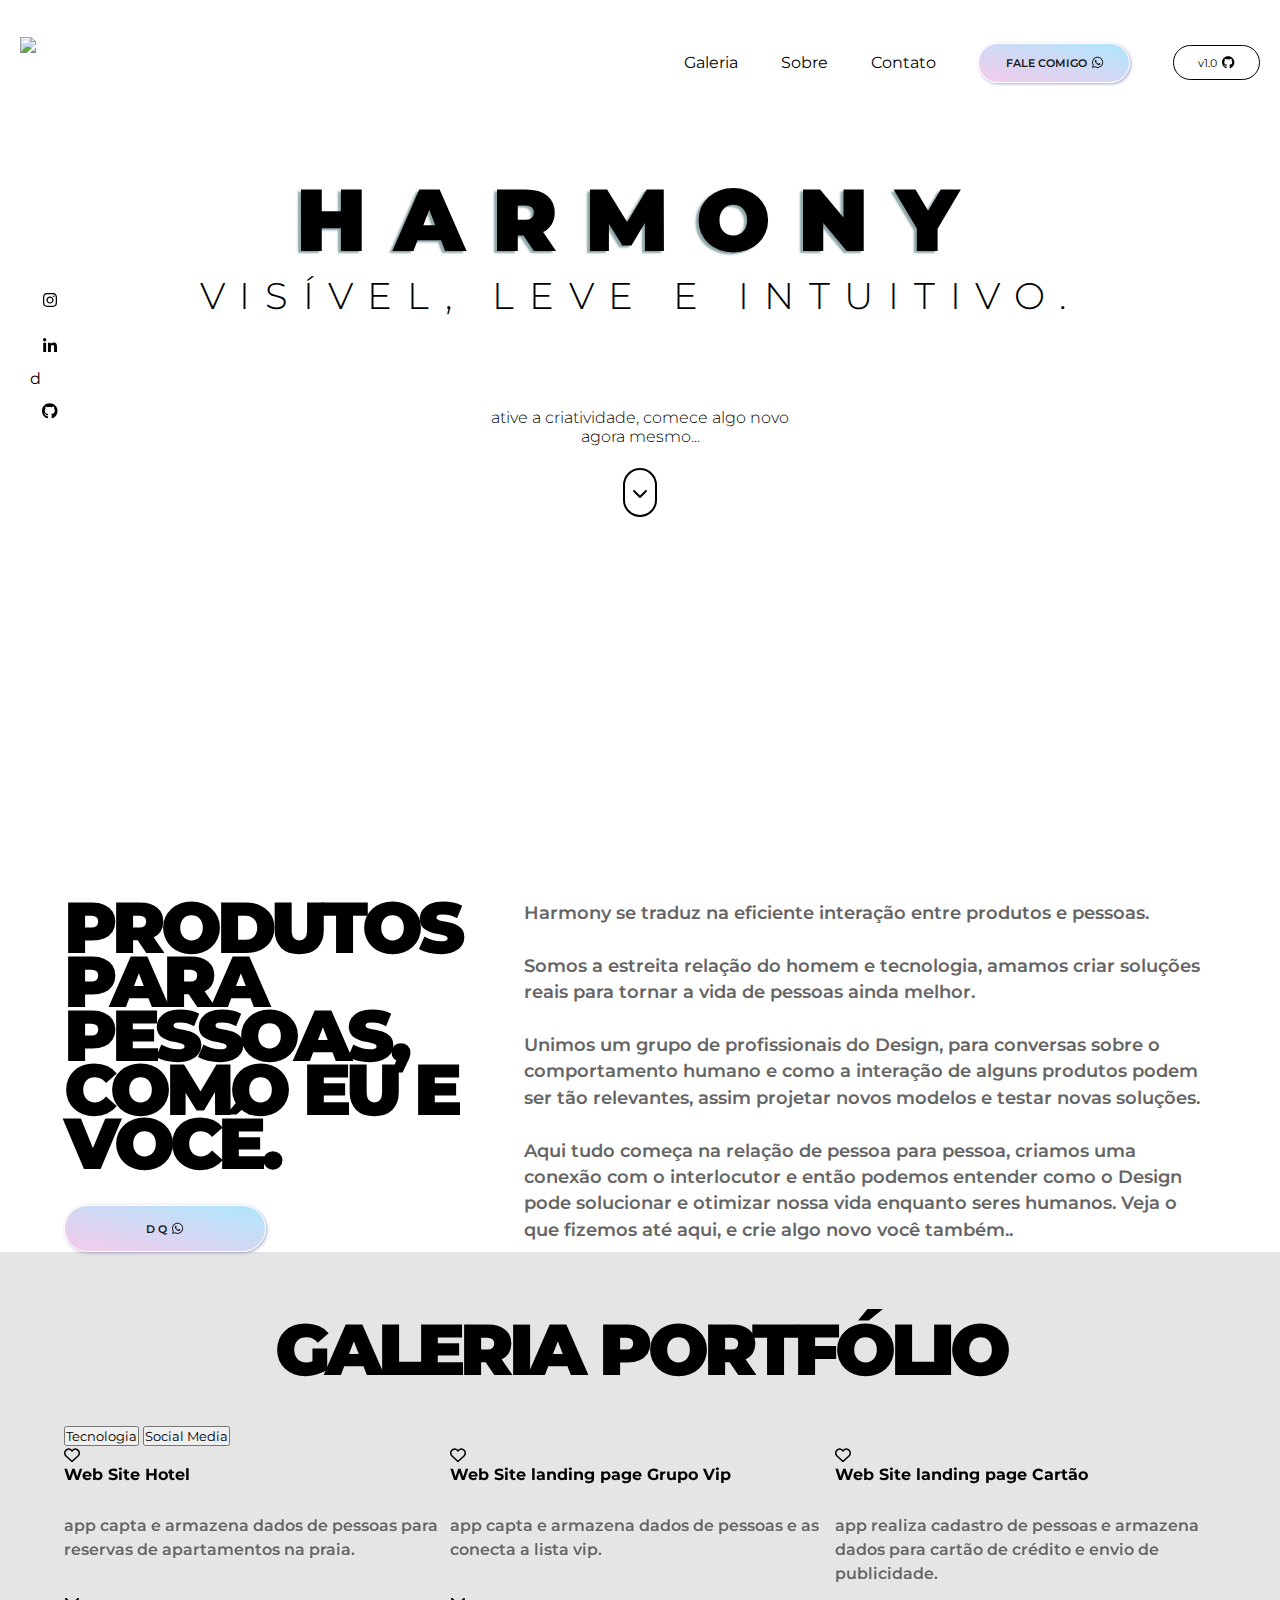
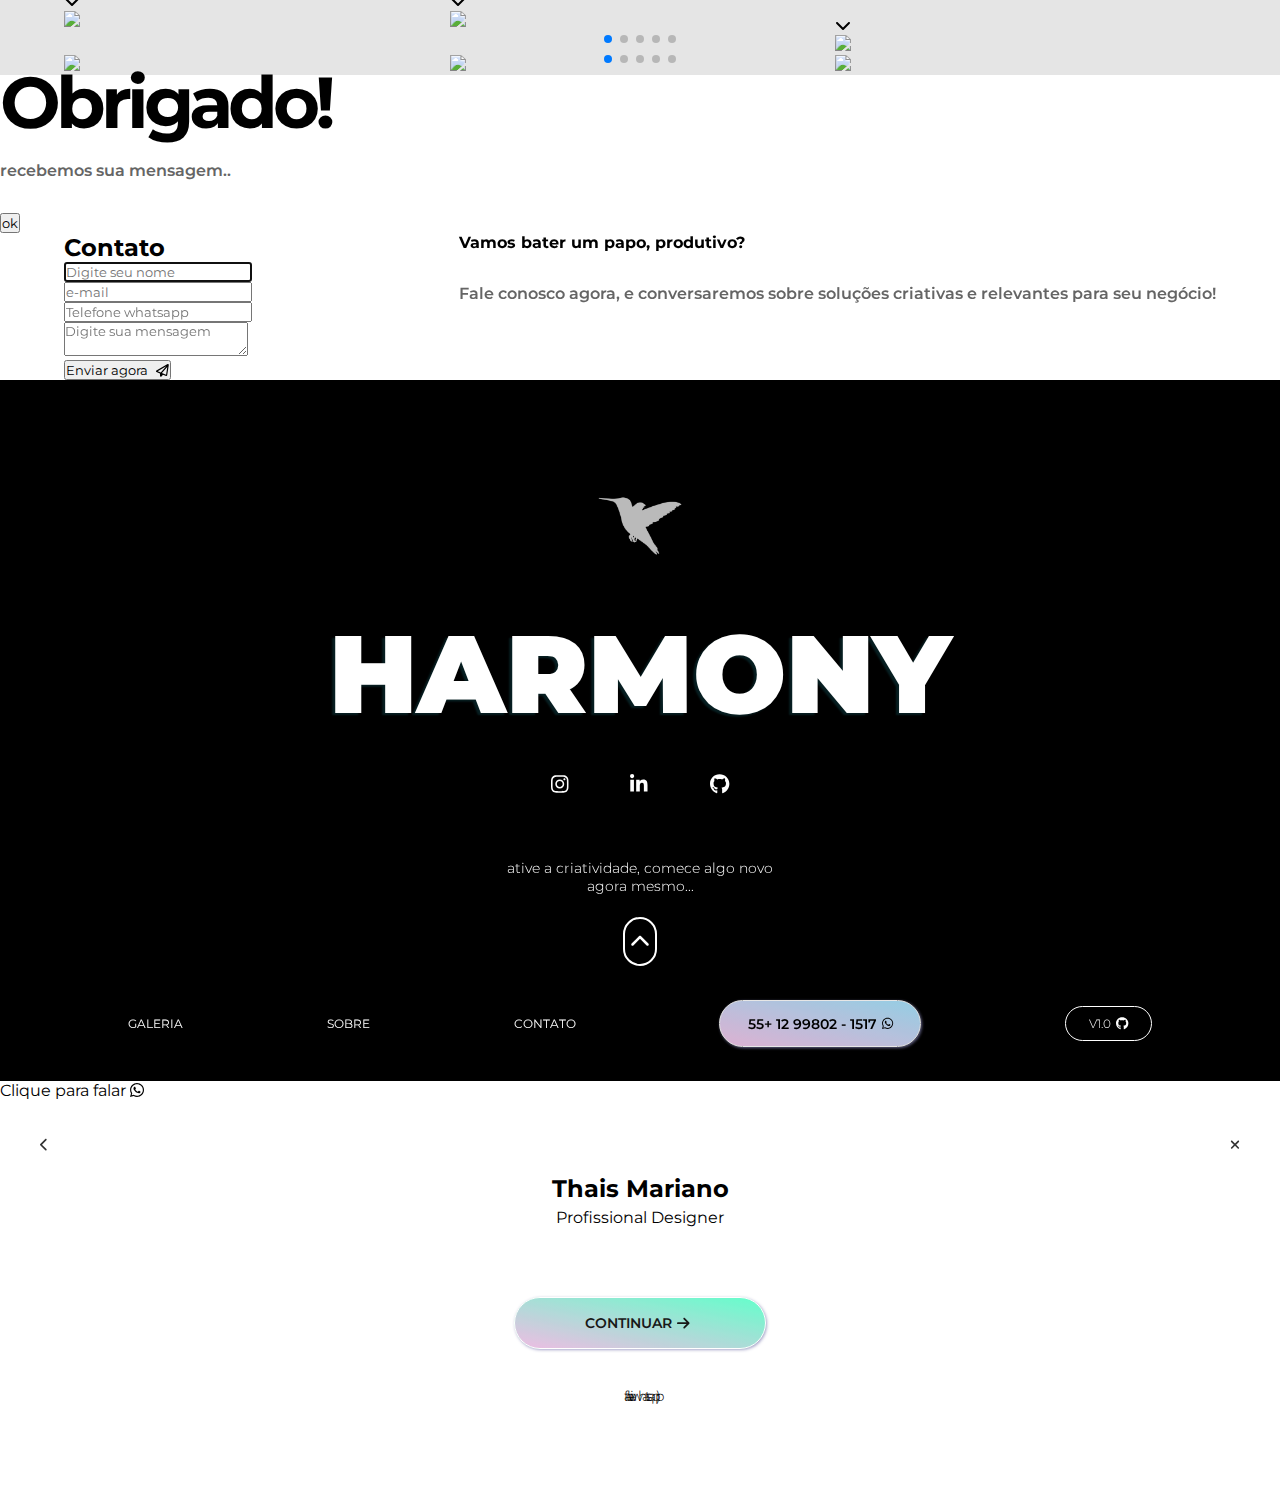
==== commit db165fe8: "Add files via upload" ====
--- a/index.html
+++ b/index.html
@@ -8,6 +8,7 @@
     <link rel="stylesheet" href="assets/css/app.css">
     <link rel="stylesheet" href="assets/css/slide.css">
     <link rel="stylesheet" href="assets/css/menu.css">
+    <link rel="stylesheet" href="assets/css/footer.css">
     <link rel="stylesheet" href="assets/components/about/css/about.css">
     <link rel="stylesheet" href="assets/components/tabs/tabs.css">
     <link rel="stylesheet" href="assets/components/modal/modal.css">
@@ -68,7 +69,63 @@
       </div>
   </div>
   <footer>
-    footer
+    
+    
+        <div class='display'> 
+          <div class='content-text'>
+            <div class="footer-logo">
+            <a href='index.html'><img class='logo' src='assets/img/logo-foo.png'></a>
+              </div>
+              <span class='title'>Harmony</span>
+
+              <div class='social-f'>
+                <a class='' href='https://www.instagram.com/harmonydigitalflow/'  target="_blank">    
+                    <i class="fa-brands fa-instagram"></i>
+                </a>
+                
+                <a class='' href="https://www.linkedin.com/in/harmony-digital/" target="_blank">
+                  <i class="fa-brands fa-linkedin-in"></i>
+                </a>
+                <a class='' href="https://github.com/harmonydigital" target="_blank" > 
+                    <i class="fa-brands fa-github"></i>
+                </a>
+            </div>
+              <h2>ative a criatividade, comece algo novo</br>  agora mesmo...</h2>
+              <a class='btn-down' href='#top'>
+                <i class="fa-solid fa-chevron-up"></i>
+              </a>
+          </div>
+
+          <div class="nav-f">
+            <ul>
+              <li>
+                  <a href='#portfolio'>Galeria</a>
+              </li>
+            
+              <li>
+                  <a href='#about'>Sobre</a>
+              </li>
+              <li>
+                  <a href='#contact'>Contato</a>
+              </li>
+              <li>
+                  <a class='btn primary convert-btn' href="">
+                      <span style="font-weight: 600;">55+ 12 99802 - 1517</span>
+                      <i class="fa-brands fa-whatsapp"></i>
+                  </a>
+              </li>
+              <li>
+                  <a class='btn inline' href="https://github.com/harmonydigital/harmonywebsites" target='_blank'>
+                      <span  style="font-weight: 300;font-size: 12px;">v1.0</span>
+                      <i class="fa-brands fa-github"></i>
+                  </a>
+              </li>
+          </ul>          
+        </div>
+
+        </div>
+
+      
   </footer>
 
   
--- a/assets/css/app.css
+++ b/assets/css/app.css
@@ -12,9 +12,30 @@
 
 }
 div#modal-body h3 {
-    font-size: 17px !important;
-}
-
+    font-size: 14px !important;
+    font-weight: 300;
+    text-transform: lowercase;
+    margin: 0 auto 50px;
+    min-width: 100%;
+}
+.footer-logo img {
+    width: 60px;
+}
+.footer-logo {
+    display: flex;
+    justify-content: center;
+    margin: 0;
+    padding: 0;
+}
+.text-content {
+    position: relative;
+}
+div#portfolio span.title::before {
+    left: inherit;
+    right: 0px;
+    bottom: -56px;
+    z-index: 0;
+}
 header {
     position: absolute;
     background:transparent;
@@ -39,7 +60,7 @@
     justify-content: space-between;
     height: 35px;
     position: relative;
-    top: -35px;
+    top: 0;
     opacity: .8;
 }
 .controls button {
@@ -152,19 +173,22 @@
     margin: 20px auto 0;
     max-width: 250px;
 }
-
+.cover h2{
+    margin: 5px auto;
+}
 .btn-sucess {
     border: 1px solid;
-    width: 150px;
+    width: 250px;
     display: inline-flex;
     background-color: #32FF90 !important;
-    height: 36px;
+    background-image: linear-gradient(to right top, #ecb6e0, #54ffc6);
+    height: 50px;
     justify-content: center;
     align-items: center;
     border-radius: 30px; 
     font-weight: 600 !important;
     text-transform: uppercase;
-    font-size: 0.7rem;
+    font-size: 0.9rem;
     border: 1px solid white; 
     box-shadow: 1px 1px 3px #8886b7cf;
     opacity: 0.9;
@@ -225,6 +249,7 @@
     text-transform: uppercase;
     font-weight: 900;
     line-height: .9;
+    text-align: left;
 }
 .harmonyabout {
     width: 85%;
@@ -234,10 +259,12 @@
 }
 .harmonyabout span.title::before {
     left: inherit;
-    right: 100px;
-    bottom: -40px;
+    right: 0;
+    bottom: 50px;
     z-index: 0;
 }
+
+
 p {
     margin: 30px auto;
     font-size: 1.0rem;
@@ -266,8 +293,19 @@
 .social{
     display: none;
 }
- 
+.cover {
+    margin-bottom: 30px;
+}
+a.btn-sucess svg {
+    margin:5px;
+}
+@media(max-width:1024px){
+    .contact-content-text{
+        display: none;
+    }
+}
 @media(max-width:767px){
+   
     .h-xs{
         display: none !important;
     }
@@ -288,7 +326,9 @@
     }
 }
 @media(min-width:768px){
-    
+    .cover {
+        margin-bottom: 50px;
+    }
     .social{
         display: flex;
     }
@@ -322,7 +362,13 @@
         font-size: 2.3rem;
     }
     .display span {
-        font-size: 3.5rem !important;
+        font-size: 3.5rem ;
+       
+    } 
+    .display a span {
+        font-size: 10px ;
+        letter-spacing: inherit;
+        text-shadow: inherit;
        
     } 
     .harmonyabout {
@@ -352,6 +398,16 @@
 }
 
 @media(min-width:1200px){
+    .display .content-text h2 {
+        width: 340px;
+        margin: 90px auto 0;
+    }
+    div#portfolio span.title::before {
+        left: inherit;
+        right: 33%;
+        bottom: -56px;
+        z-index: 0;
+    }
     .container-flex {
         display: flex;
         justify-content: space-between;
@@ -378,6 +434,13 @@
     .harmonyabout p{
         width: 50%;
     } */
+    .footer-logo {
+        display: flex;
+        justify-content: center;
+        align-items: center;
+        margin: 0 auto;
+    }
+    
     .harmonyabout h2,h3 {
         line-height: 1; 
         font-size: 4.5rem !important;
@@ -390,13 +453,17 @@
         font-size: 1.1rem ;
     }
      
-    .display span {
-        font-size: 5.5rem !important;
+    .display span.title {
+        font-size: 5.5rem  ;
         letter-spacing: 27px;
         
     text-shadow:-3px 2px 2px #0e424977;
     /* text-shadow: 0px 0px 9px #00dbff9e; */
     }
+    .display a span {
+        font-size: 0.9rem ;
+       
+    }
     .content-text {
         padding: 15% 0 0;
     }
@@ -417,6 +484,6 @@
         margin: 0 auto;
     }
     .menu {
-        max-width: 30%;
+        width: 45%;
     }
 }--- a/assets/css/footer.css
+++ b/assets/css/footer.css
@@ -0,0 +1,117 @@
+footer .display {
+    background: black ;
+    color: white;
+    height: auto;
+}
+footer .social-f {
+    /* color: white !important; */
+    display: flex;
+    justify-content: center;
+}
+footer a {
+    color: white;
+    text-decoration: none;
+    margin: 31px;
+    font-size: 20px;
+}
+footer .nav-f {
+    display: flex;
+    justify-content: center;
+}
+footer ul li {
+    list-style: none;
+    margin-top: 30px;
+    justify-content: center;
+    display: flex;
+}
+footer .display .content-text h2 {
+    width: 220px;
+    margin: 2rem auto 0;
+    font-size: 14px;
+}
+
+footer .display span.title {
+    font-size: 25px;
+    letter-spacing: 0;;
+}
+.nav-f ul {
+    padding: 0;
+    margin: 0;
+}
+footer .nav-f a {
+    color: white;
+    text-decoration: none;
+    margin: 0;
+    font-size: 20px;
+    padding: 0;
+    text-align: center;
+    display: block;
+}
+footer a.btn.primary svg{
+    color: black;
+}
+footer .display a span {
+    font-size: 15px;
+}
+footer a.btn.primary span{
+    font-size: 14px;
+    color: black;
+
+}
+ 
+ footer span.title::before {
+    left: inherit;
+    right: 0px;
+    bottom: 220px;
+    z-index: 0;
+}
+footer .content-text {
+    padding: 50px 0px 0 !important;
+    position: relative;
+}
+ 
+
+@media(min-width:1100px){
+    footer .display span.title {
+        font-size: 110px;
+        letter-spacing: 0;
+    }
+    .footer-logo img {
+        width: 90px;
+    }
+    footer span.title::before {
+        left: inherit;
+        right: 38%;
+        bottom: 140px;
+        z-index: 0;
+    }
+    footer .nav-f a {
+        color: white;
+      
+   
+        font-size: 12px;
+        padding: 0; 
+      
+        text-transform: uppercase;
+    }
+    footer .display .content-text h2{
+        width: inherit;
+       
+    }
+    footer .display {
+        
+        padding: 20px 0 30px;
+    }
+    footer .content-text {
+        padding: 50px 0px 0 !important;
+    
+    }
+    .nav-f ul {
+        padding: 0;
+        margin: 0;
+        display: flex;
+        justify-content: space-between;
+        width: 80%;
+        align-items: center;
+    }
+}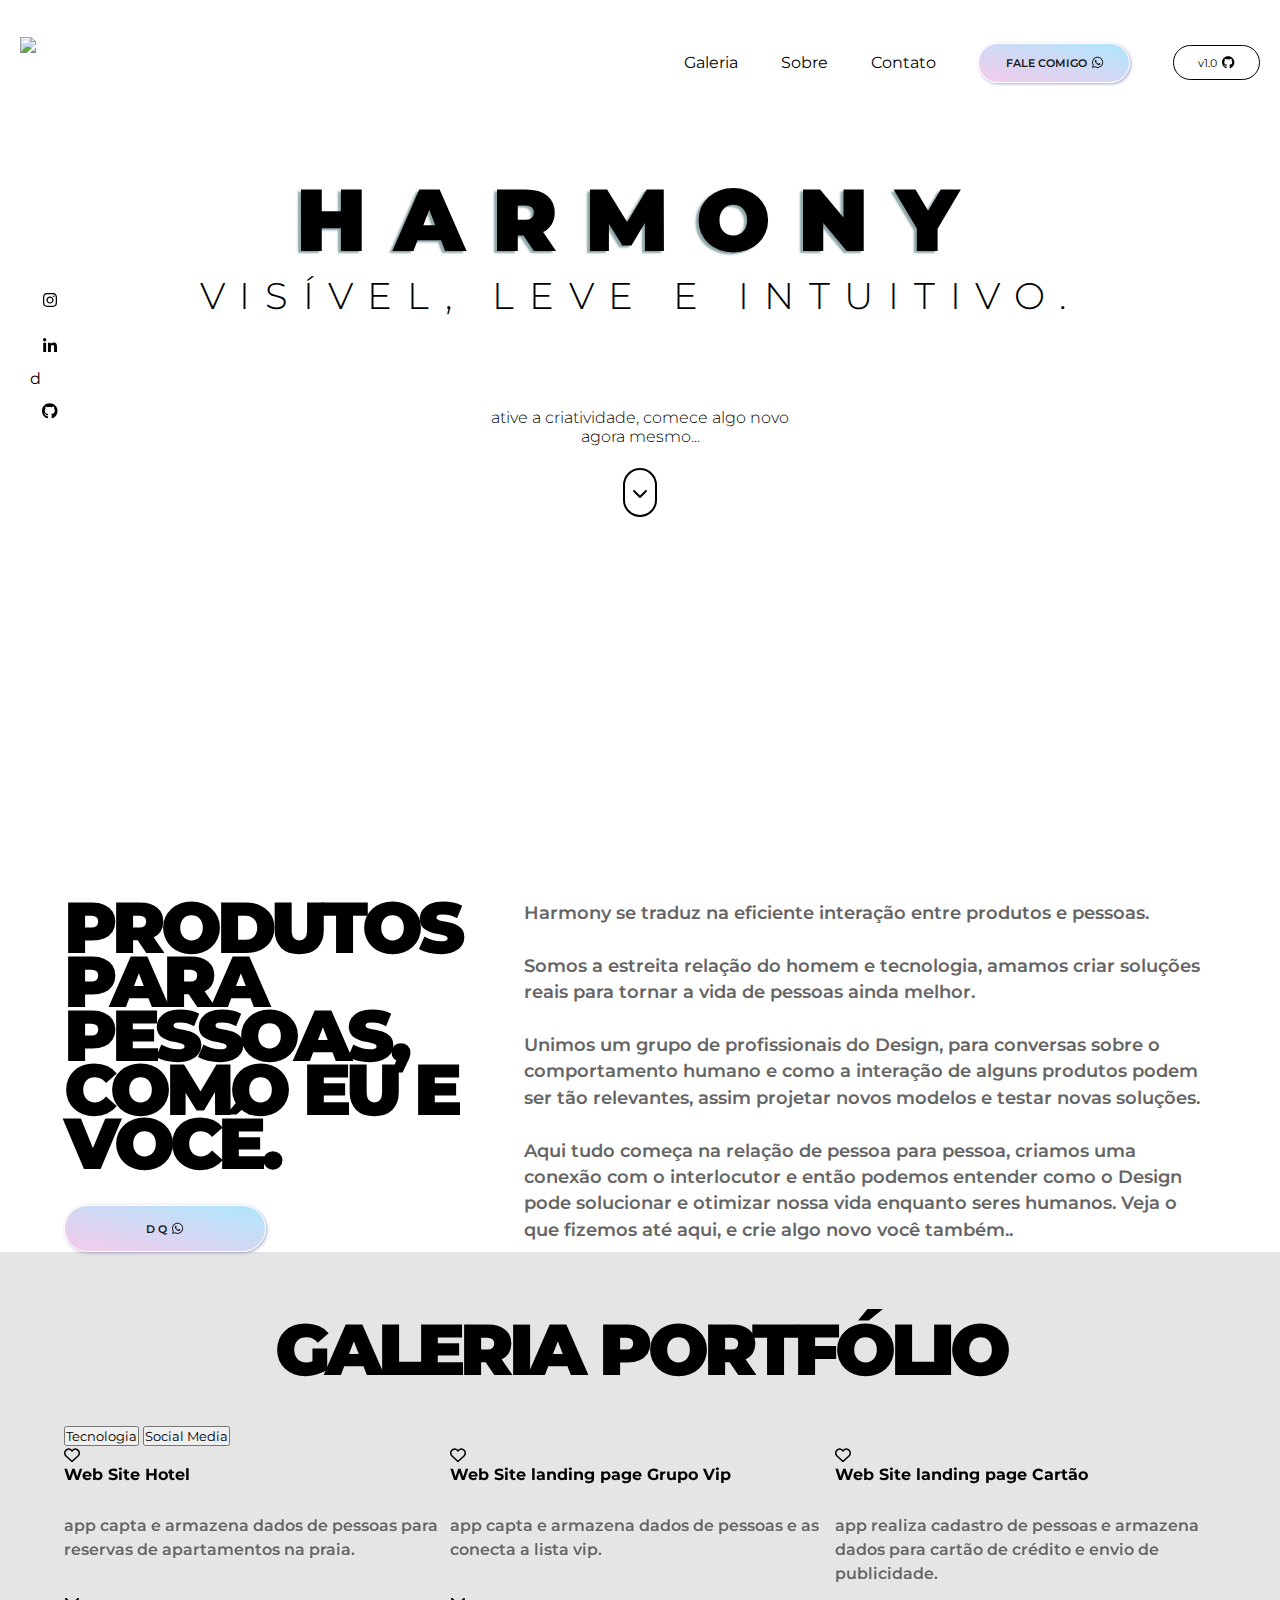
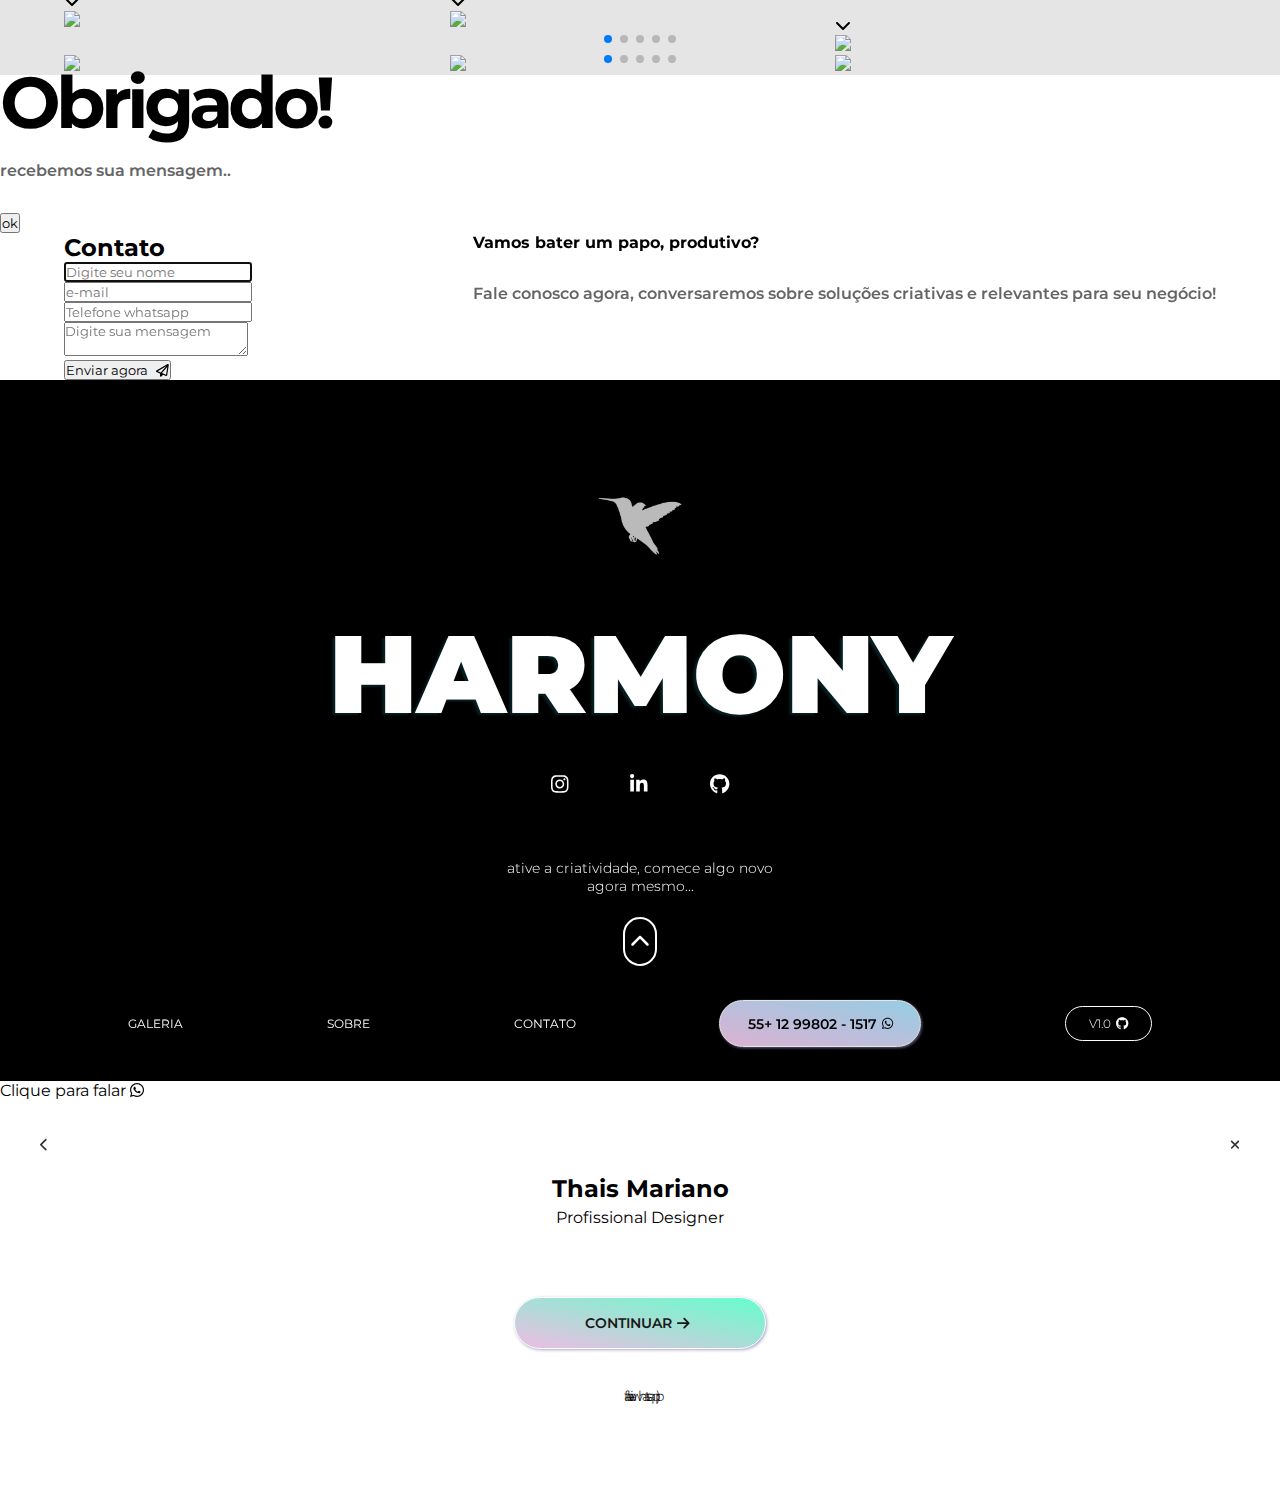
==== commit aafacd7e: "Add files via upload" ====
--- a/index.html
+++ b/index.html
@@ -64,7 +64,7 @@
           </div>
           <div class="contact-content-text">
               <h4>Vamos bater um papo, produtivo?</h4>
-              <p>Fale conosco agora, e conversaremos sobre soluções criativas e relevantes para seu negócio!</p>
+              <p>Fale conosco agora, conversaremos sobre soluções criativas e relevantes para seu negócio!</p>
           </div>
       </div>
   </div>
--- a/assets/css/menu.css
+++ b/assets/css/menu.css
@@ -77,4 +77,8 @@
         font-size: 6.0rem !important;
         letter-spacing: 25px;
     }
+    footer .display a span {
+        font-size: 15px !important;
+        letter-spacing: 0px !important;
+    }
  }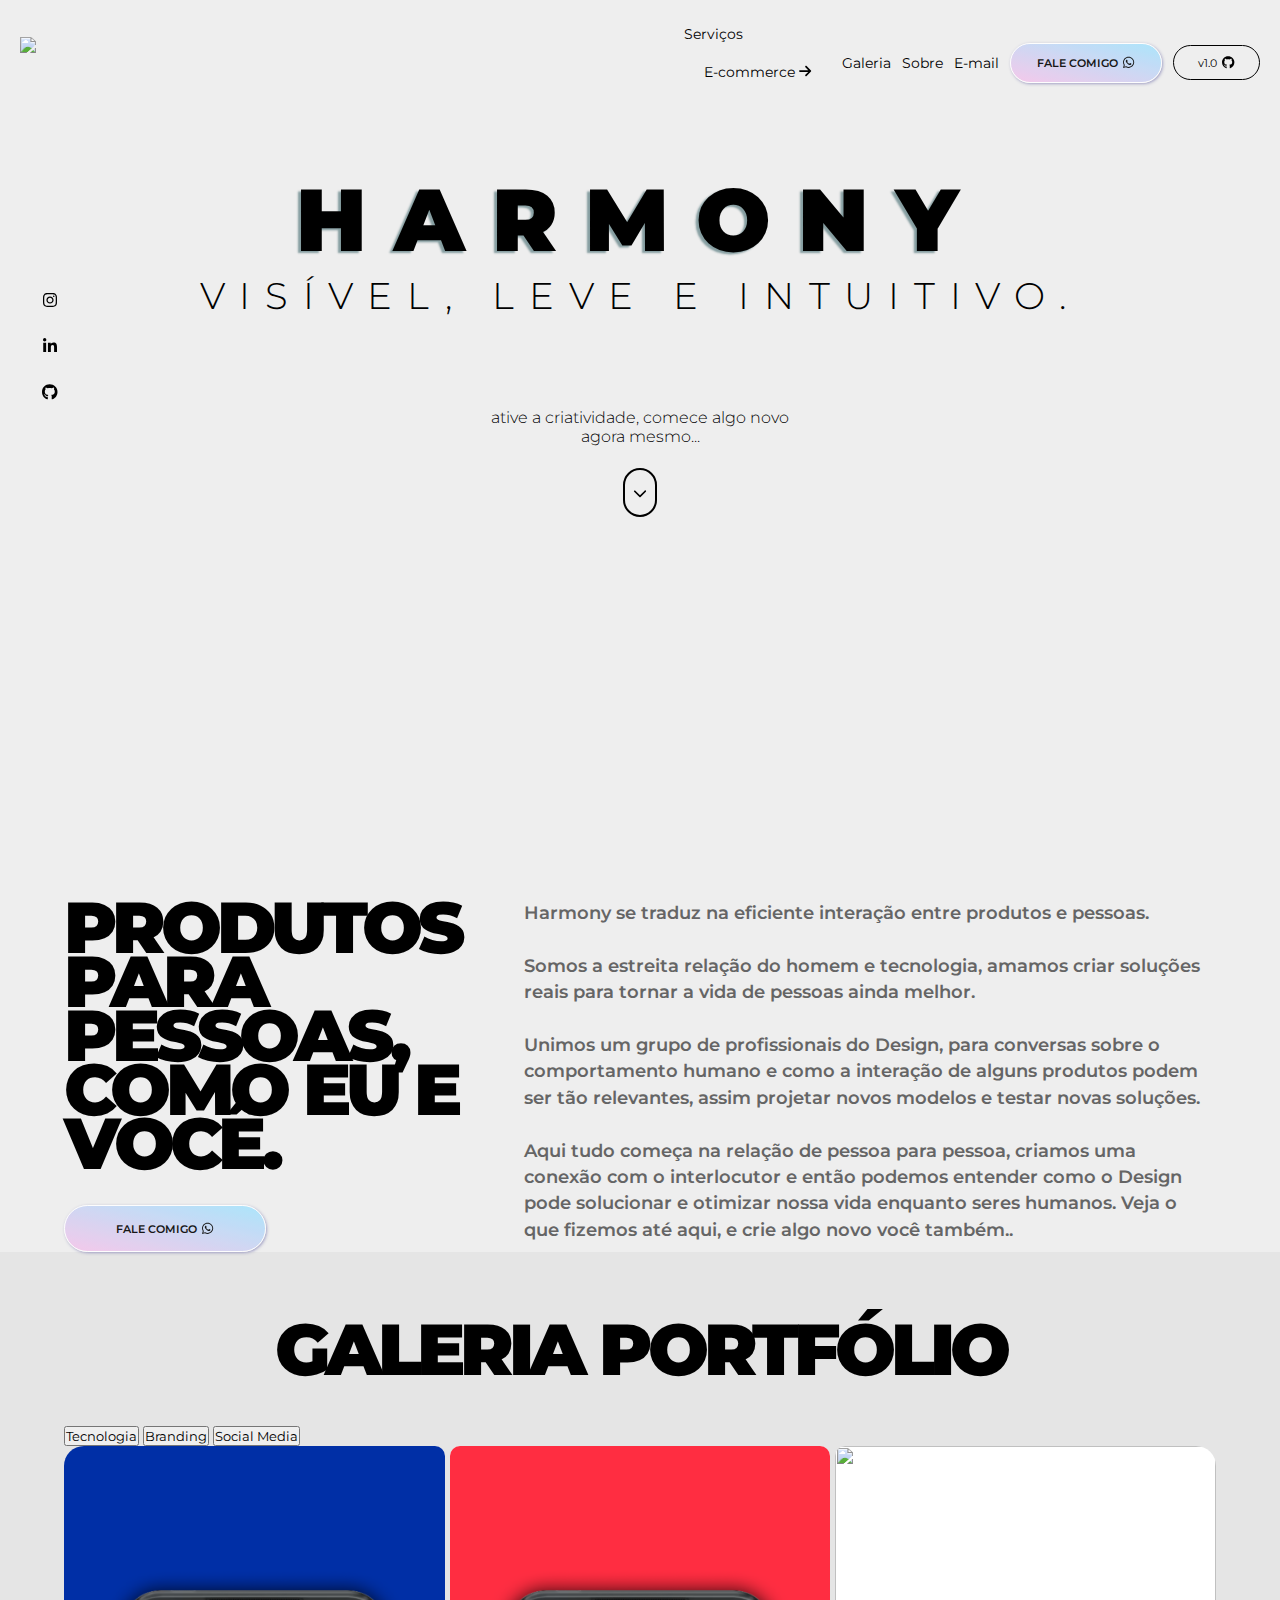
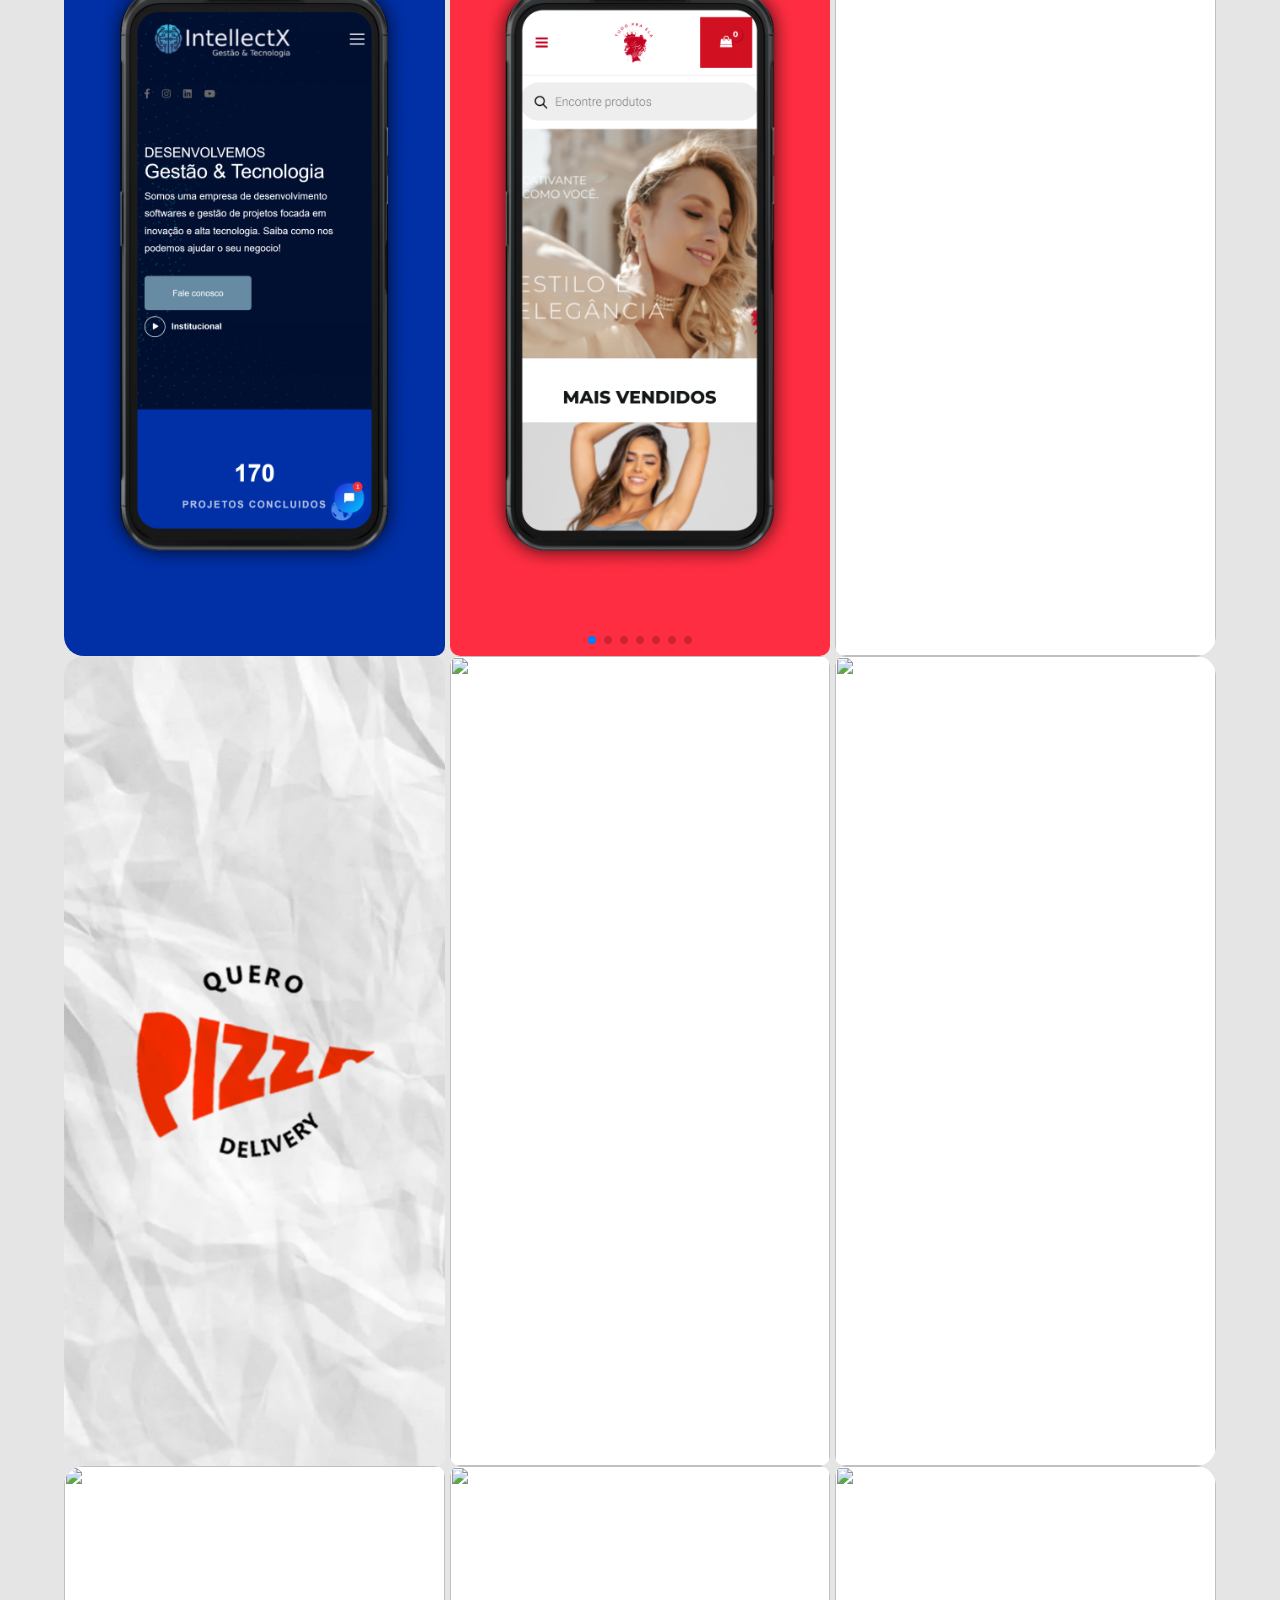
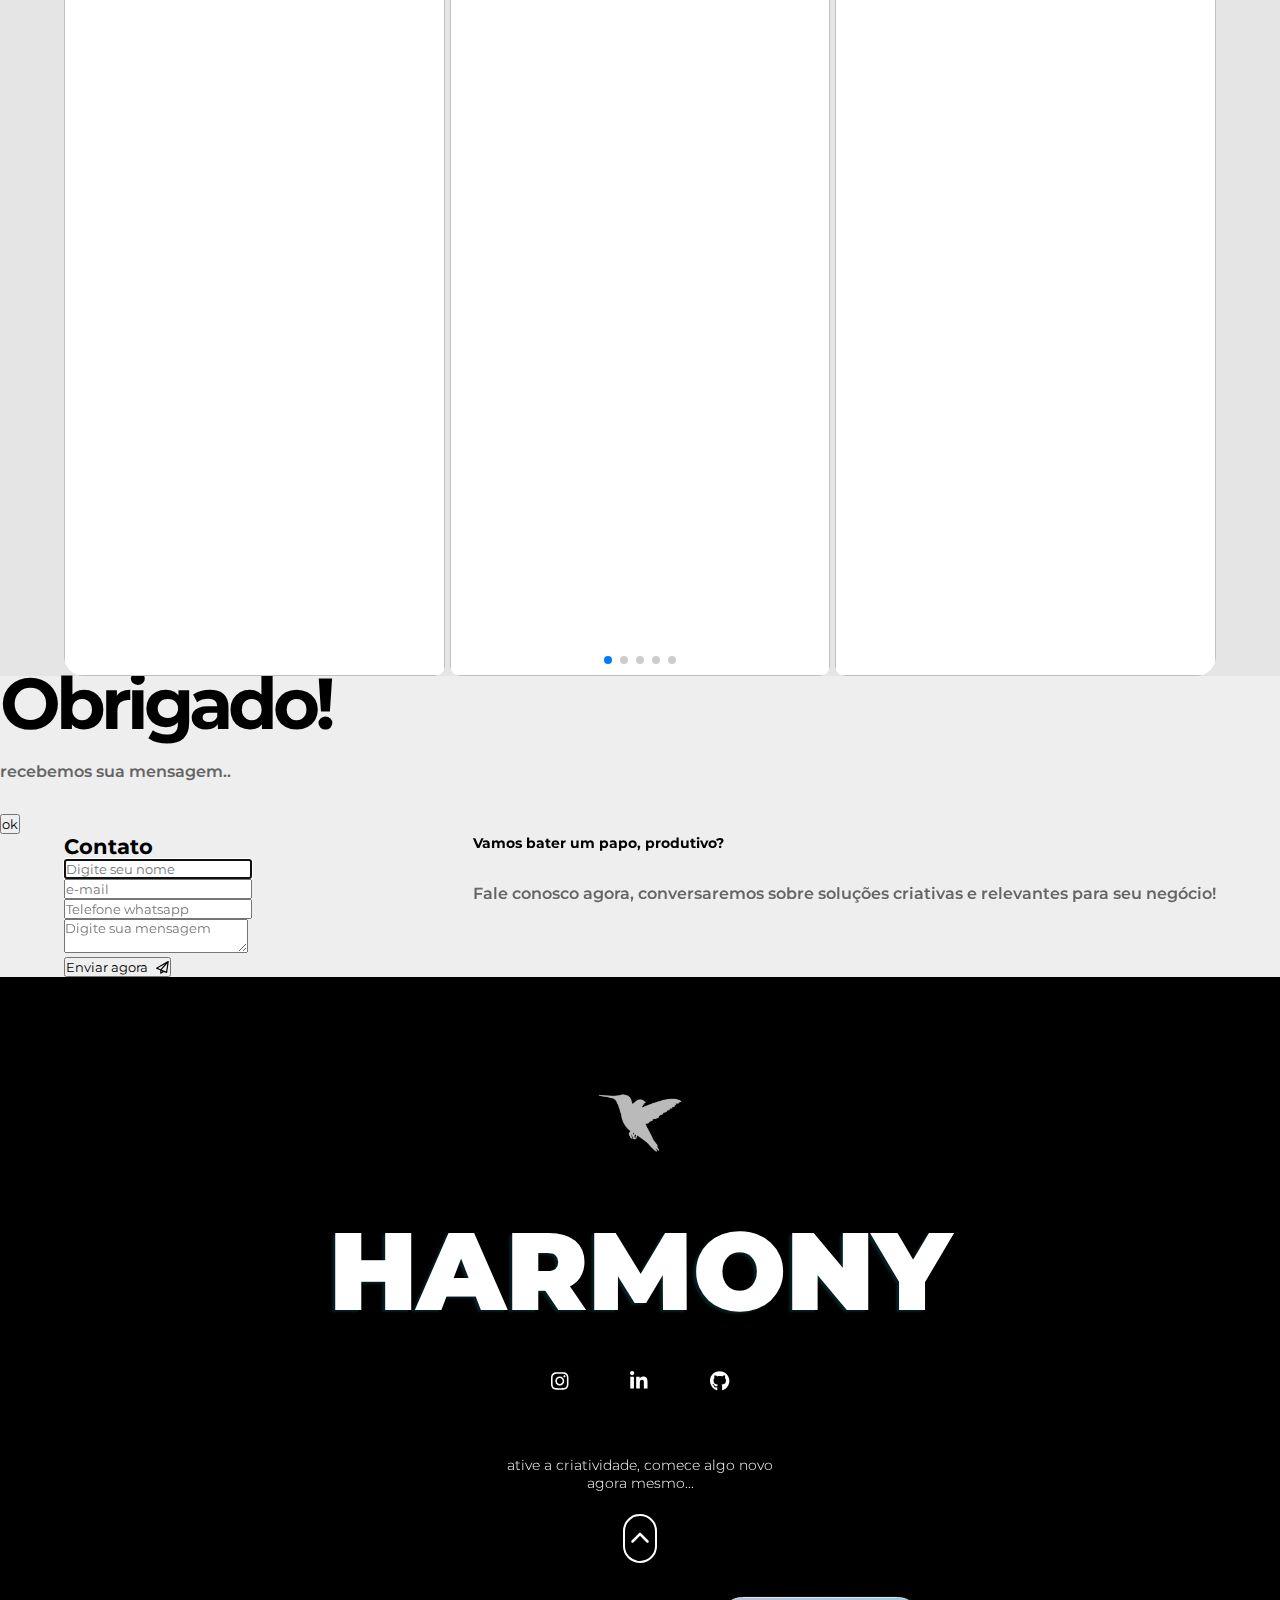
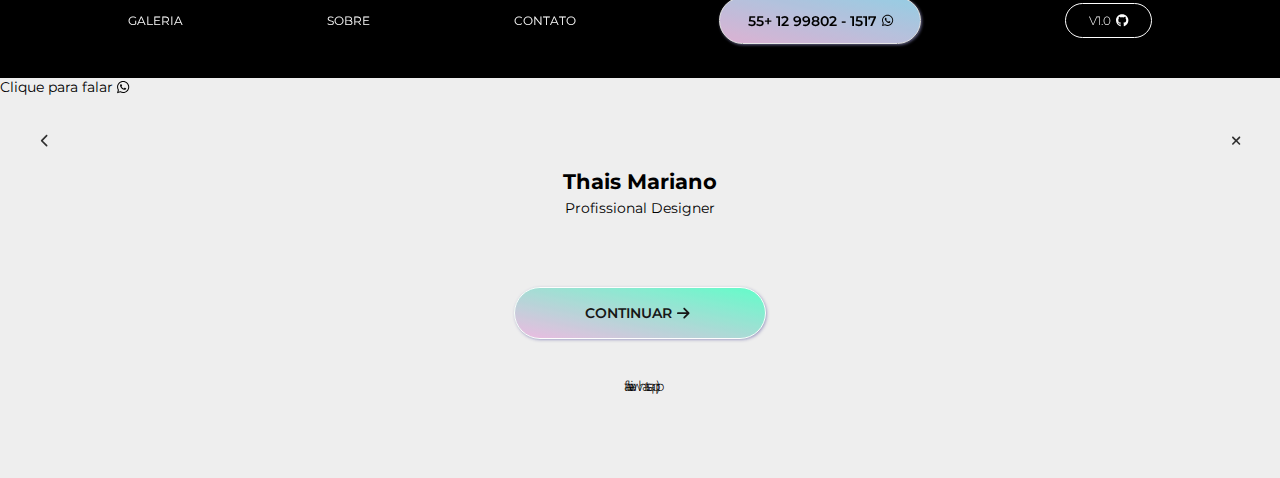
==== commit 69d112f0: "Add files via upload" ====
--- a/index.html
+++ b/index.html
@@ -167,11 +167,10 @@
   
   <!-- Initialize Swiper -->
   <script>  
-    var swiper = new Swiper(".mySwiper", {
-     
+    var swiper = new Swiper(".mySwiper", { 
       spaceBetween: 30,
       autoplay: {
-          delay: 1500,
+          delay: 3000,
           disableOnInteraction: false,
         },
       loop: true,
@@ -197,10 +196,10 @@
     var swiper = new Swiper(".tecnologia", {
       loop: true,
      spaceBetween: 30,
-     autoplay: {
-         delay: 1500,
-         disableOnInteraction: false,
-       },
+    //  autoplay: {
+    //      delay: 3000,
+    //      disableOnInteraction: false,
+    //    },
      pagination: {
        el: ".swiper-pagination",
        clickable: true,  
--- a/assets/css/slide.css
+++ b/assets/css/slide.css
@@ -0,0 +1,164 @@
+ 
+  html,
+  body {
+    position: relative;
+    height: 100%;
+  }
+
+  .slide {
+    height: 70vh;
+    margin: 15px auto;
+}
+
+  body {
+    background: #eee;
+    font-family: Helvetica Neue, Helvetica, Arial, sans-serif;
+    font-size: 14px;
+    color: #000;
+    margin: 0;
+    padding: 0;
+  }
+
+  .swiper {
+    width: 100%;
+    height: 100%;
+   border-radius: 20px;
+
+  }
+   
+
+  .swiper-slide {
+    text-align: center;
+    font-size: 18px;
+    background: #fff;
+    display: flex;
+    justify-content: center;
+    align-items: center;
+   border-radius: 10px;
+   transform: scale(0.9) !important; 
+   transition: .3s;
+   
+
+  }
+
+
+  @media(max-width:767px) {
+    .swiper-slide {
+  
+     transform: scale(0.9) !important; 
+     transition: .3s;
+     
+  
+    }
+    .swiper-slide:hover  {
+      transform: scale(1.2) !important; 
+     transition: .2s;
+  
+  
+    }
+  
+  }
+
+  .swiper-slide img {
+    display: block;
+    width: 100%;
+    height: 100%;
+    object-fit: cover;
+   border-radius: 10px;
+
+  }
+  .swiper-slide:hover .overlaygallery{
+    display: block;
+  }
+
+
+  @media(min-width:1200px){
+   .slide {
+      height: 90vh;
+  }
+  }
+
+  @media (min-width:768px){
+    .slide {
+      height: 85vh; 
+  }
+  .swiper-slide {
+  
+    transform: scale(1) !important; 
+    transition: .3s;
+    cursor: pointer;
+ 
+   }
+   .swiper-slide:hover {
+  
+    transform: scale(1.1) !important; 
+    transition: .2s;
+    z-index: 999 !important;
+    
+ 
+   }
+  }
+
+  @media (min-width:1200px){
+    .slide {
+      height: 90vh; 
+      margin: 0 ;
+  }
+  }
+
+  .overlaygallery {
+    background: #000000c7;
+    position: absolute;
+    width: 100%;
+    height: 100%;
+    color: white;
+    border-radius: 10px;
+    /* display:block; */
+    /* background-image: linear-gradient(to right top, #a5e4fd, #f3b9e6); */
+    background-image: linear-gradient(238deg, transparent,  #07070cab);
+    transform: scaleY(0);
+     transition: 1s;
+     top:100%
+
+}
+.swiper-slide:hover .overlaygallery {
+
+  transform: scaleY(1);
+  transition: .5s;
+  top:0%
+
+
+}
+.overlaygallery .text-content {
+  position: fixed;
+  bottom: 20px;
+  margin: 50px 35px; 
+  display: flex;
+}
+.overlaygallery .text-content div {
+  margin-left: 18px;
+}
+.overlaygallery .text-content span:first-child {
+font-size: 1rem;
+margin-top: 8px;
+}
+.overlaygallery .text-content span:last-child {
+  font-size: .8rem;
+margin-top:40px;
+
+  }
+.overlaygallery .text-content h4 {
+  font-size: .9rem;
+  margin: 5px 0;
+  text-transform: uppercase;
+
+}
+.overlaygallery .text-content p {
+  font-size: .8rem;
+  margin: 5px 0;
+  padding: 5px 0;
+}
+.overlaygallery p,.overlaygallery  h4 {
+  text-align: left !important;
+ 
+}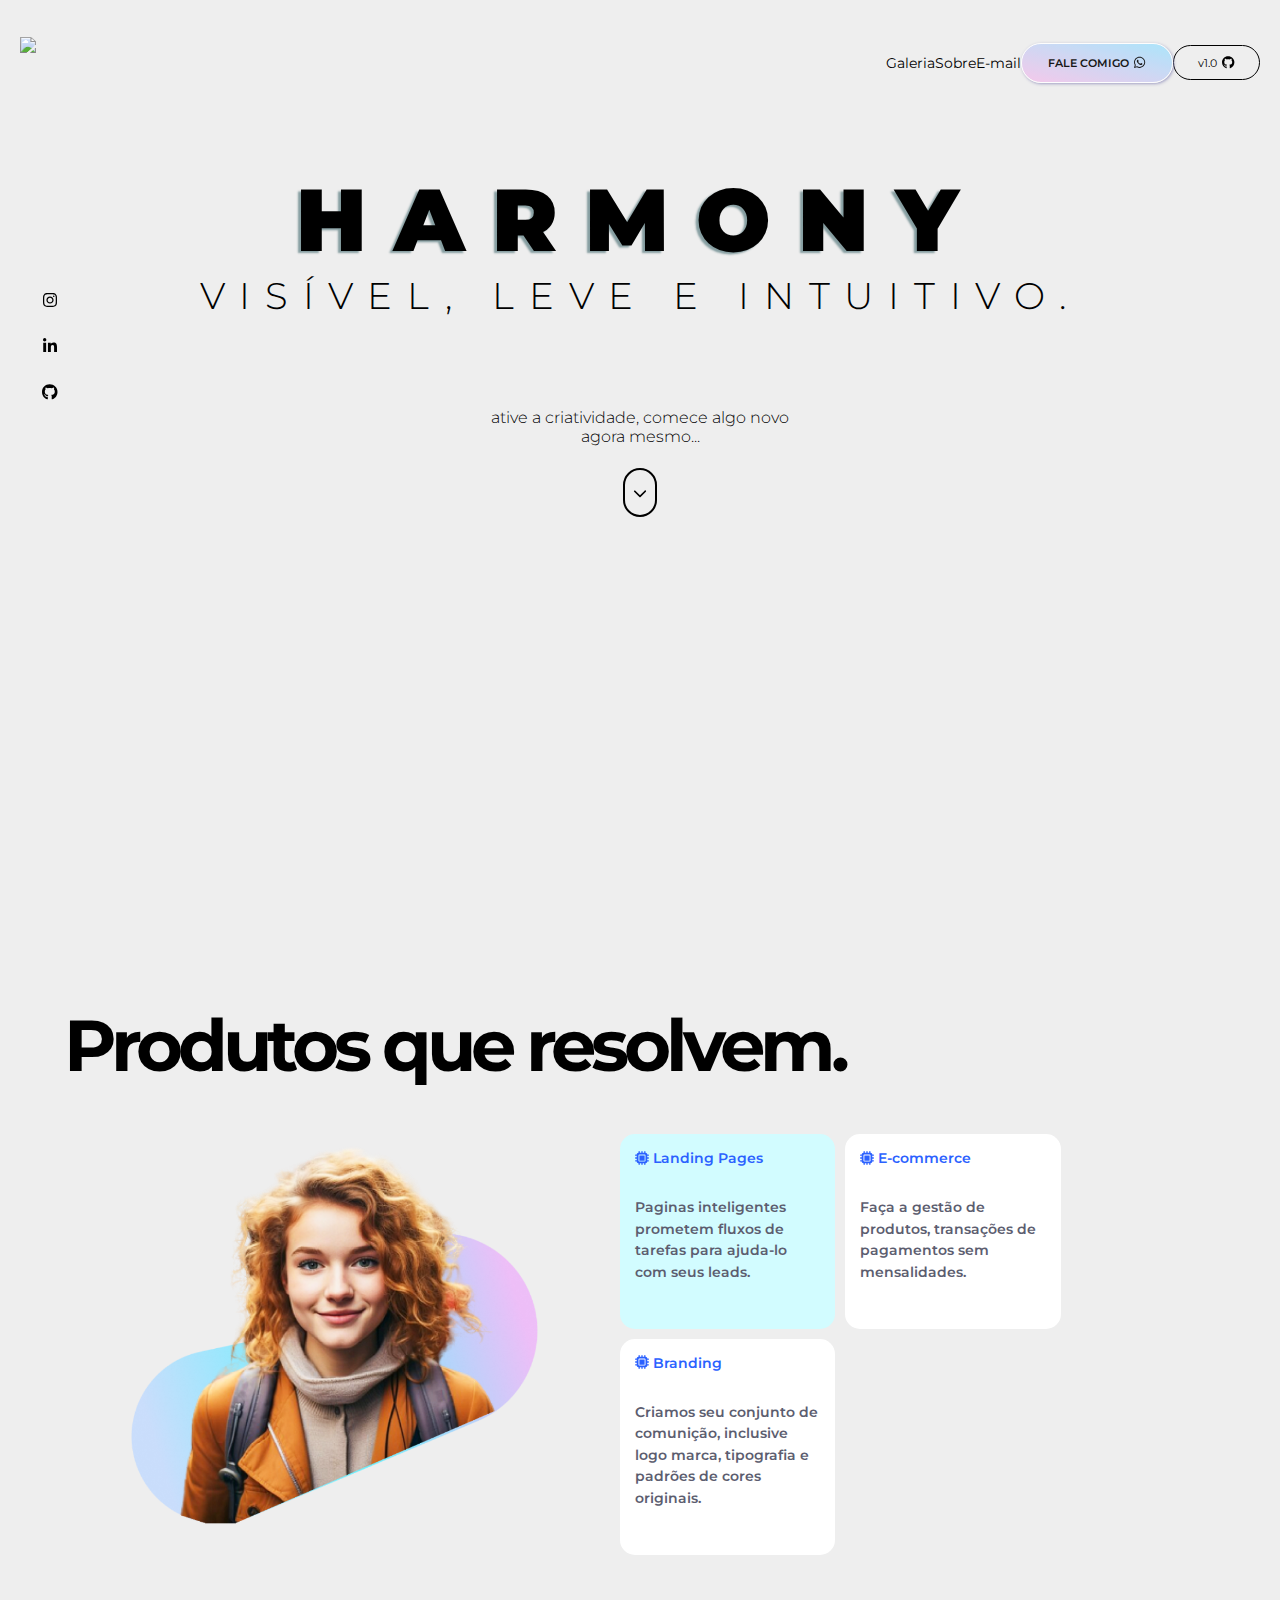
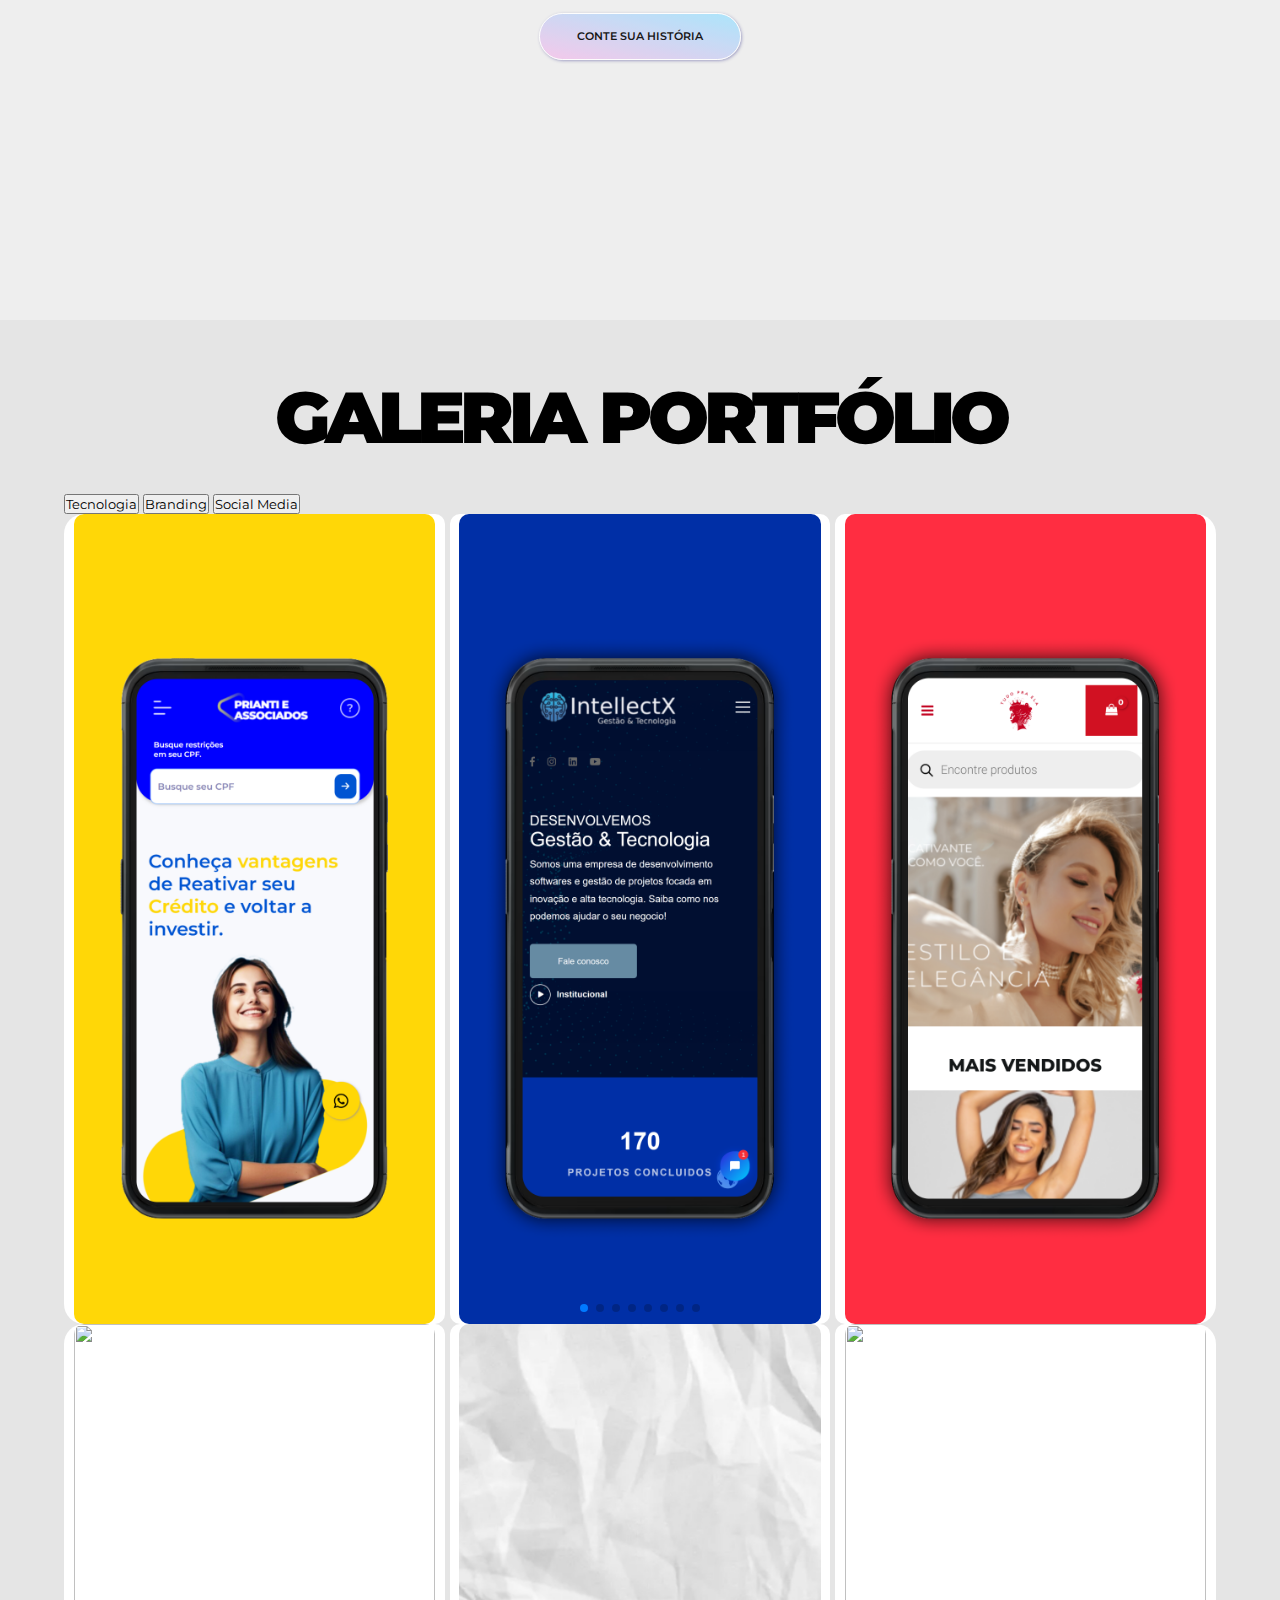
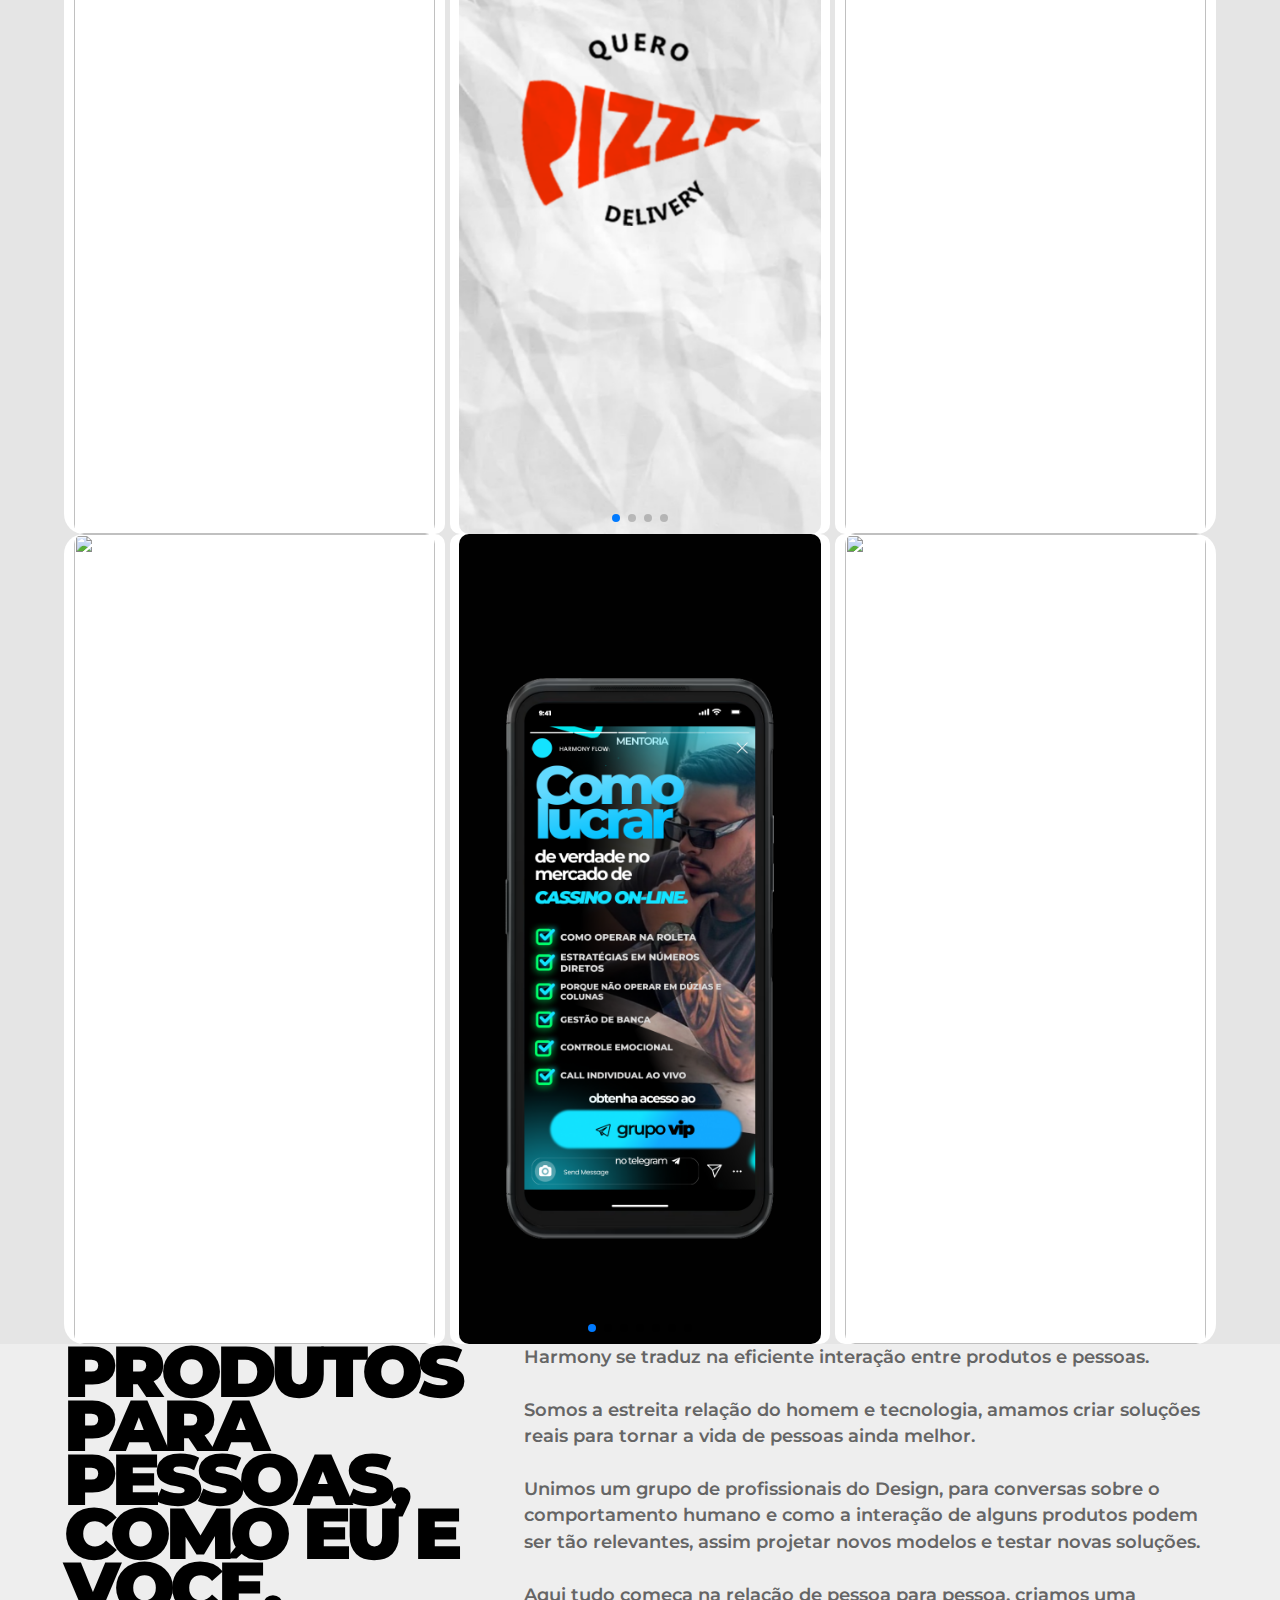
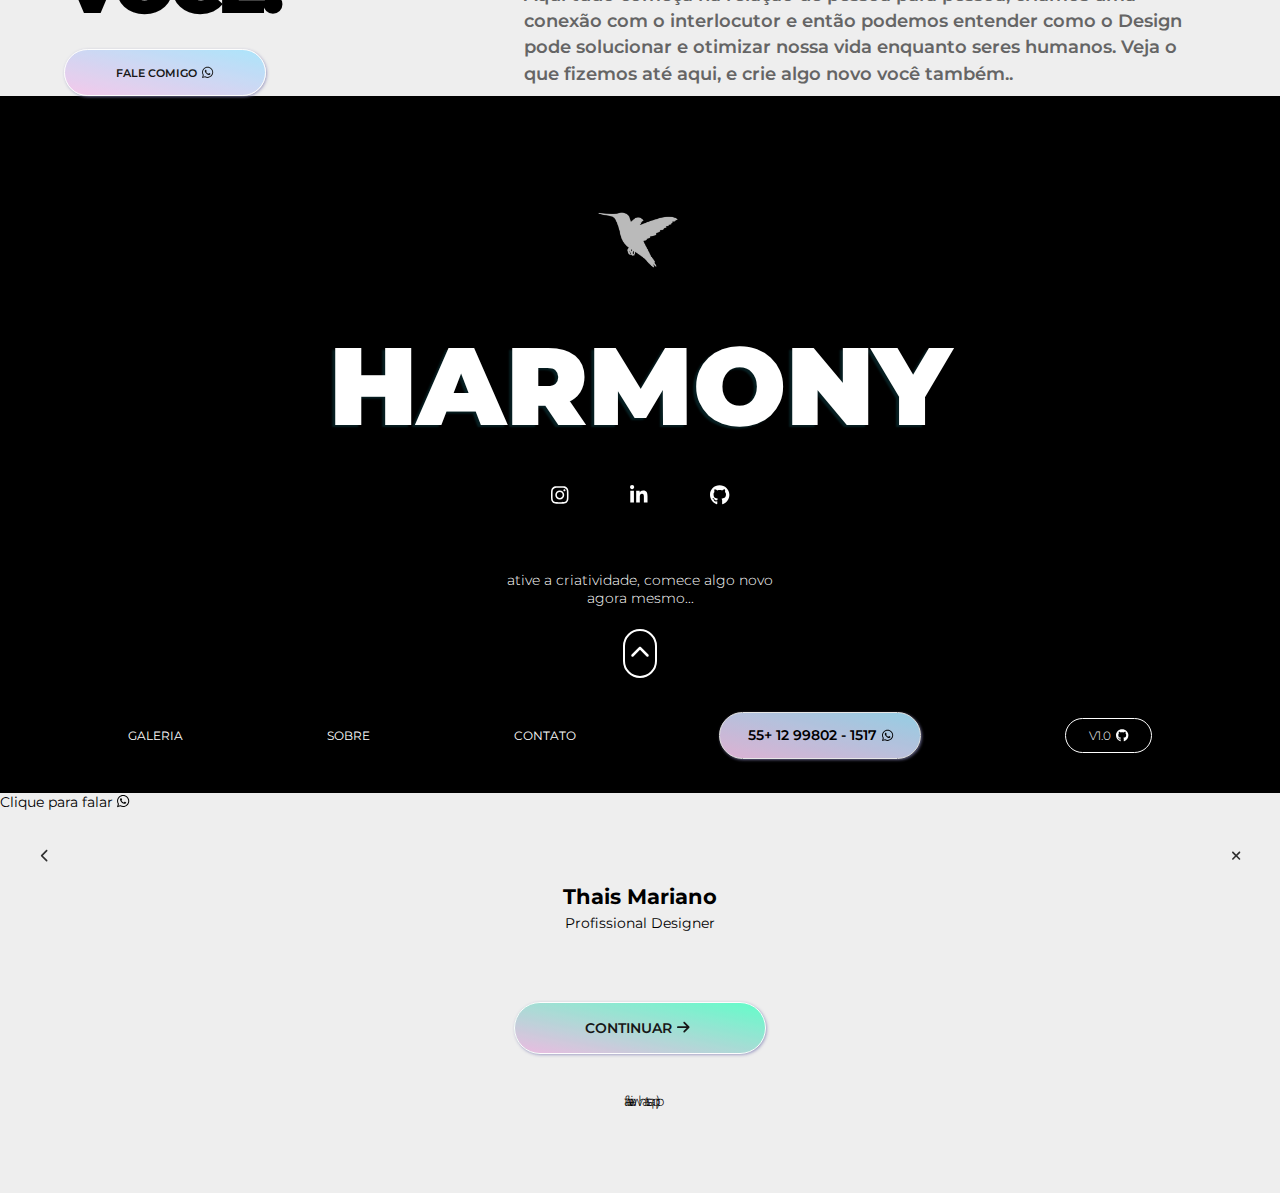
==== commit a215364e: "'..'" ====
--- a/index.html
+++ b/index.html
@@ -28,6 +28,11 @@
   gtag('config', 'G-VBNCGW836M');
 </script>
 <body>
+
+ 
+
+
+
     <div id="app"></div>
     <div class='contact' id='contact'>
       <div id='returnSend'>
--- a/assets/css/app.css
+++ b/assets/css/app.css
@@ -5,8 +5,42 @@
     font-family: 'Montserrat', sans-serif;
 
     
-}
-
+
+}
+.details .card p {
+    font-size: .9rem;
+    color: #5c5d6f;
+}
+.card-header {
+    font-weight: 600;
+    color: #2b61ff;
+}
+div#contact {
+    display: none;
+}
+img {
+    max-width: 95%;
+    margin: 0 auto;
+}
+.details {
+    max-width: 90%;
+    margin: 0 auto;
+    position: relative;
+}
+.card-container .card {
+    margin: 5px;
+    background: white;
+    padding:15px;
+    border-radius: 15px;
+    max-width: 90%;
+}
+.content-text {
+    position: relative;
+}
+.card-container {
+    display: flex;
+    flex-wrap: wrap;
+}
 body{
     font-family: 'Montserrat', sans-serif;
 
@@ -17,6 +51,32 @@
     text-transform: lowercase;
     margin: 0 auto 50px;
     min-width: 100%;
+}
+a.get-site {
+    margin: 0;
+    display: flex;
+    width: 50%;
+    border: 1px solid white;
+    color: white;
+    font-size: .8rem;
+    text-align: center;
+    justify-content: center;
+    height: 22px;
+    align-items: center;
+    border-radius: 20px;
+}
+a.get-site svg {
+
+    display: none;
+    transition: .2s;
+margin-top: 2px;
+margin-left: 2px;
+}
+a.get-site:hover svg {
+
+    display: inherit !important;
+    transition: .2s;
+
 }
 .footer-logo img {
     width: 60px;
@@ -309,8 +369,12 @@
     .h-xs{
         display: none !important;
     }
+    .display .content-text {
+        padding: 170px 5px 0;
+        position: relative;
+    }
     .content-text {
-        padding: 170px 5px 0;
+     
         position: relative;
     }
     span.title::before {
@@ -326,6 +390,25 @@
     }
 }
 @media(min-width:768px){
+    .details{
+        height: 90vh;
+    }
+    .details .container-flex {
+        display: flex;
+        justify-content: space-between;
+    }
+    .details .card{
+        max-width: 34%;
+
+    }
+    .details .container-flex > div:first-child {
+        width: 45%;
+        margin-right: 30px;
+    }
+    .details .container-flex > div:last-child {
+        width: 45%;
+        margin-right: 80px;
+    }
     .cover {
         margin-bottom: 50px;
     }
@@ -355,9 +438,13 @@
         width: 50px;
        
     }
+   
     .menu {
-        width: 50%;
-    }
+        width: 70%;
+        display: flex;
+        justify-content: flex-end;
+    }
+    
     .display h1 {
         font-size: 2.3rem;
     }
@@ -398,6 +485,9 @@
 }
 
 @media(min-width:1200px){
+    .details .card {
+        max-width: 40%;
+    }
     .display .content-text h2 {
         width: 340px;
         margin: 90px auto 0;
@@ -427,21 +517,18 @@
         padding: 0 0;
         margin: 0;
     }
-    /* .harmonyabout .content-text {
-        
-        width: 20%;
-    }
-    .harmonyabout p{
-        width: 50%;
-    } */
+    
     .footer-logo {
         display: flex;
         justify-content: center;
         align-items: center;
         margin: 0 auto;
     }
-    
-    .harmonyabout h2,h3 {
+    .details {
+        height: 100vh;
+        padding: 20px;
+        margin: 40px auto;}
+    .details h2,.harmonyabout h2,h3 {
         line-height: 1; 
         font-size: 4.5rem !important;
         letter-spacing: -5px;
@@ -467,6 +554,10 @@
     .content-text {
         padding: 15% 0 0;
     }
+    .details .content-text {
+        padding: 5% 0 ;
+        display: flex;
+    }
     .display h1 {
         font-size: 2.3rem;
         letter-spacing: 15px;
